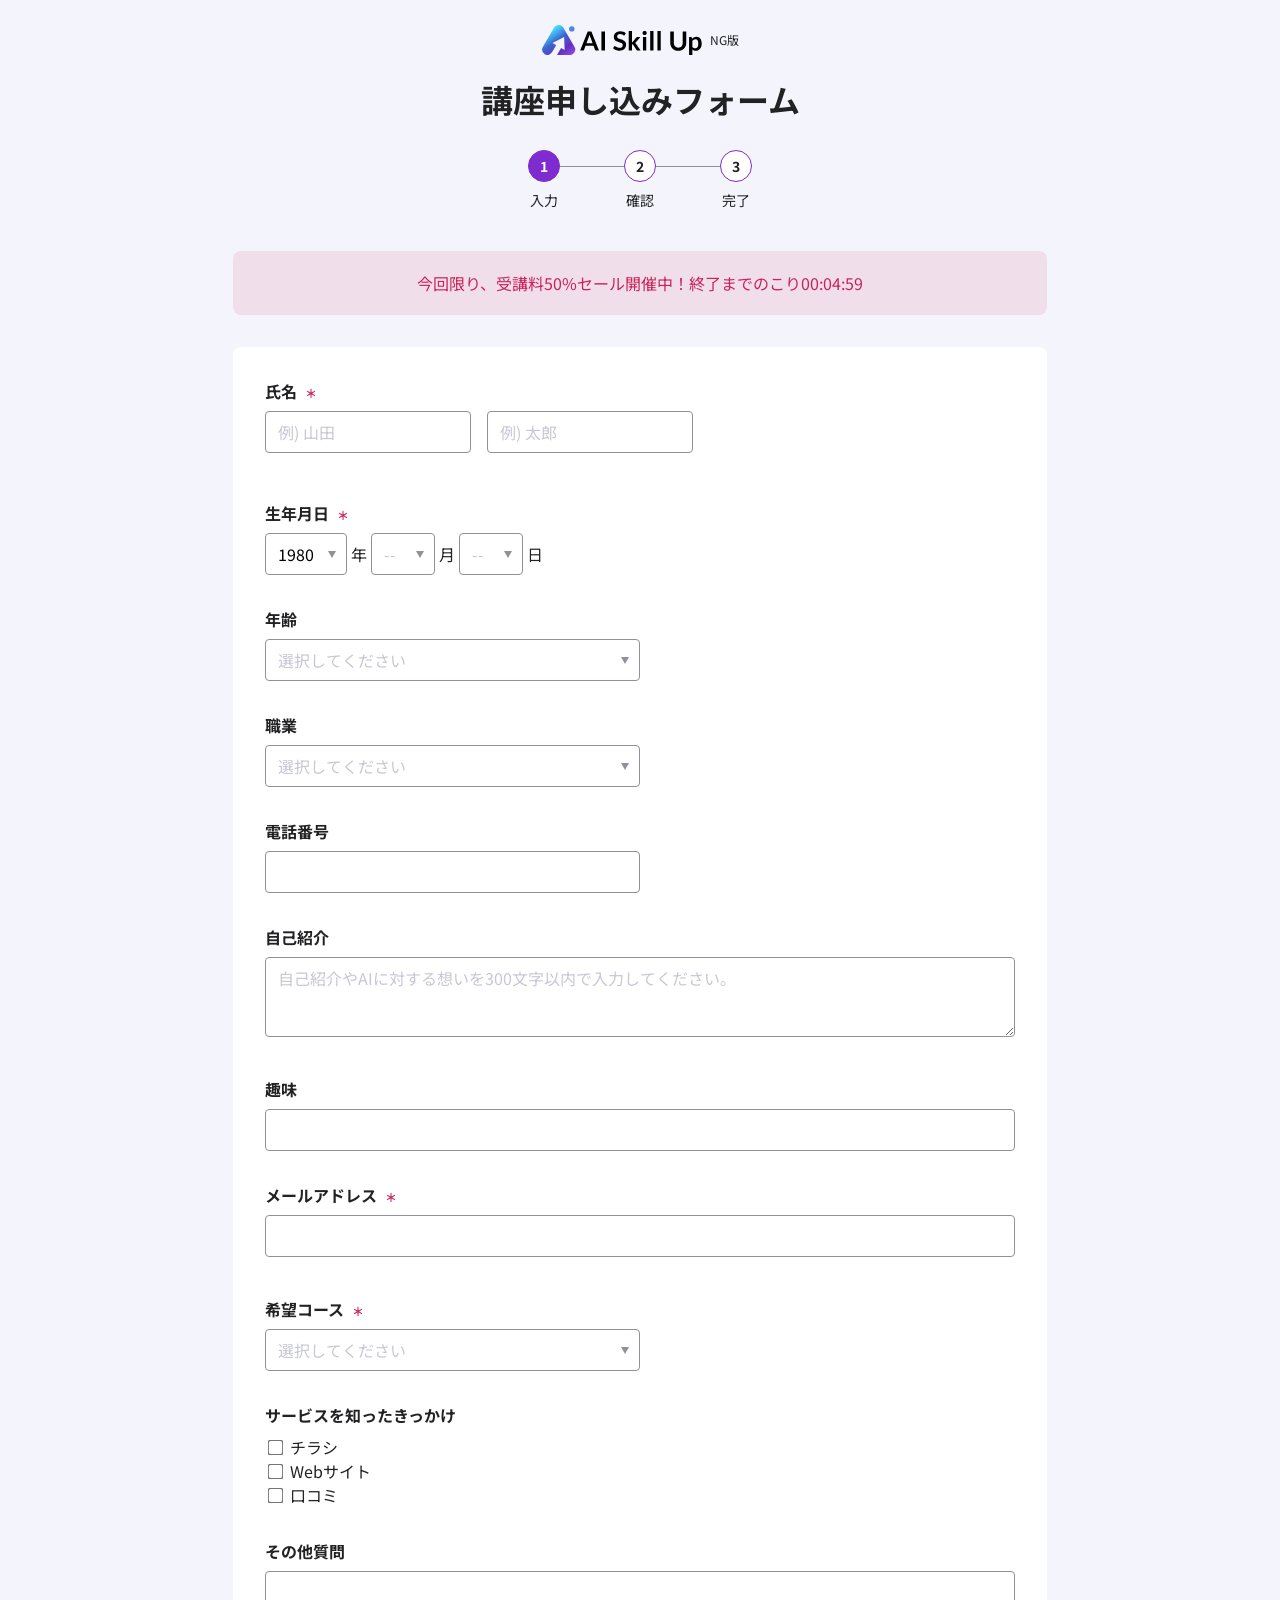
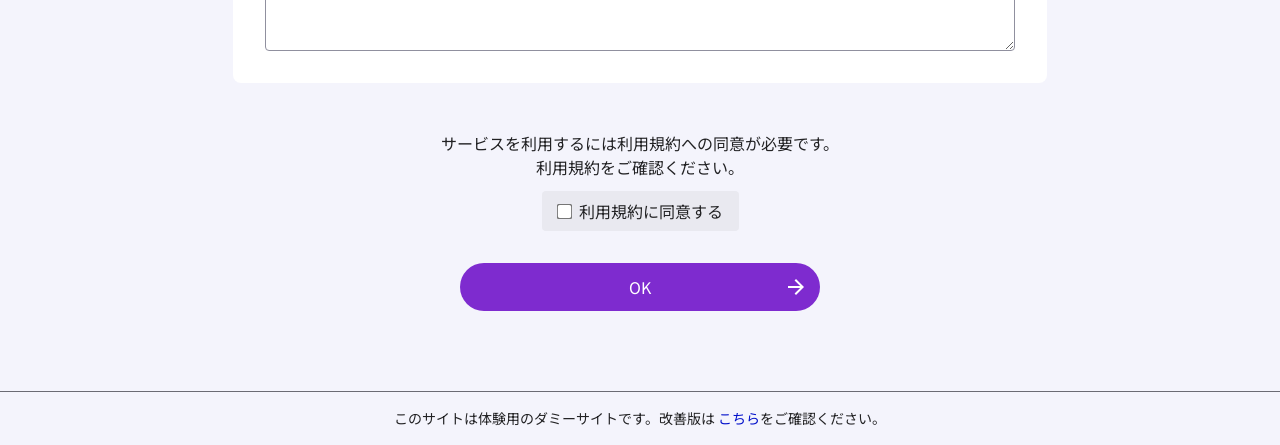
==== form/index.html @ 77541354 "Add files via upload" ====
<!DOCTYPE html>
  <html>

  <head>
    
<meta charset="UTF-8" />
<!-- 検索で引っかからないようにする -->
<meta name="robots"
      content="noindex,nofollow" />
<meta name="viewport"
      content="width=device-width, initial-scale=1.0" />

<!-- pagedata.jsonで出力されたタイトルを表示  -->
<meta name="description"
      content="申し込みフォーム">
<meta property="og:image"
      content="./assets/images/image-ogp.png">
<title>申し込みフォーム|AI Skill Up</title>

<link rel="icon" href="../assets/images/favicon.svg" type="image/svg+xml">

<!-- フォント -->
<link rel="preconnect" href="https://fonts.googleapis.com">
<link rel="preconnect" href="https://fonts.gstatic.com" crossorigin>
<link href="https://fonts.googleapis.com/css2?family=BIZ+UDPGothic:wght@400;700&family=Noto+Sans+JP:wght@100..900&display=swap" rel="stylesheet">
    <script type="module" crossorigin src="../assets/js/main.js"></script>
    <link rel="stylesheet" crossorigin href="../assets/css/style.css">
  </head>

  <body data-page="form">

    <header>
      <div class="c-header page">
        <a href="../index.html" class="c-header__logo">
          <img src="../assets/images/logo-renew2.svg" alt="AI Skill Up">
        </a>
      </div>
    </header>
    <!-- 中身 -->

    <main>
      <div class="form-header">
        <h1 class="stepper-title">講座申し込みフォーム</h1>
        <ol class="stepper">
          <li class="step active" aria-current="step">
            <div class="step-number">1</div>
            <div class="step-label">入力</div>
          </li>
          <li class="step">
            <div class="step-number">2</div>
            <div class="step-label">確認</div>
          </li>
          <li class="step">
            <div class="step-number">3</div>
            <div class="step-label">完了</div>
          </li>
        </ol>
        <p class="timeout-message">期間限定50%オフ！終了までのこり○○:○○:○○</p>
      </div>

      <form method="post" class="form-container">
        <div class="form-row">
          <div class="form-group name">
            <p id="name" class="label-title">
              氏名<span class="required">＊</span>
            </p>

            <div class="name-group">

              <div>
                <!--<label for="lastName" class="sr-only">姓</label>-->
                <input type="text" id="lastName" name="lastName" autocomplete="family-name" required
                  placeholder="例) 山田">
              </div>

              <div>
                <!--<label for="firstName" class="sr-only">名</label>-->
                <input type="text" id="firstName" name="firstName" autocomplete="given-name" required
                  placeholder="例) 太郎">
              </div>

            </div>
            <div class="error" id="lastNameError"></div>
            <div class="error" id="firstNameError"></div>
          </div>
        </div>



        <div class="form-group select">
          <div id="birthDate" class="label-title">生年月日<span class="required">＊</span></div>

          <div class="birth-group">

            <div class="sr-only">生年</div>
            <select id="birthYear" name="birthYear" autocomplete="bday-year" required>
              <option value="">年</option>
            </select>
            <span aria-hidden="true">年</span>

            <div class="sr-only">生月</div>
            <select id="birthMonth" name="birthMonth" autocomplete="bday-month" required>
              <option value="">月</option>
            </select>
            <span aria-hidden="true">月</span>

            <div class="sr-only">生日</div>
            <select id="birthDay" name="birthDay" autocomplete="bday-day" required>
              <option value="">日</option>
            </select>
            <span aria-hidden="true">日</span>

          </div>
        </div>

        <div class="form-group select age">
          <div class="label-title" aria-hidden="true">年齢</div>
          <select id="age" name="age">
            <option value="">選択してください</option>
            
              <option value="10">
                10
              </option>
              
              <option value="11">
                11
              </option>
              
              <option value="12">
                12
              </option>
              
              <option value="13">
                13
              </option>
              
              <option value="14">
                14
              </option>
              
              <option value="15">
                15
              </option>
              
              <option value="16">
                16
              </option>
              
              <option value="17">
                17
              </option>
              
              <option value="18">
                18
              </option>
              
              <option value="19">
                19
              </option>
              
              <option value="20">
                20
              </option>
              
              <option value="21">
                21
              </option>
              
              <option value="22">
                22
              </option>
              
              <option value="23">
                23
              </option>
              
              <option value="24">
                24
              </option>
              
              <option value="25">
                25
              </option>
              
              <option value="26">
                26
              </option>
              
              <option value="27">
                27
              </option>
              
              <option value="28">
                28
              </option>
              
              <option value="29">
                29
              </option>
              
              <option value="30">
                30
              </option>
              
              <option value="31">
                31
              </option>
              
              <option value="32">
                32
              </option>
              
              <option value="33">
                33
              </option>
              
              <option value="34">
                34
              </option>
              
              <option value="35">
                35
              </option>
              
              <option value="36">
                36
              </option>
              
              <option value="37">
                37
              </option>
              
              <option value="38">
                38
              </option>
              
              <option value="39">
                39
              </option>
              
              <option value="40">
                40
              </option>
              
              <option value="41">
                41
              </option>
              
              <option value="42">
                42
              </option>
              
              <option value="43">
                43
              </option>
              
              <option value="44">
                44
              </option>
              
              <option value="45">
                45
              </option>
              
              <option value="46">
                46
              </option>
              
              <option value="47">
                47
              </option>
              
              <option value="48">
                48
              </option>
              
              <option value="49">
                49
              </option>
              
              <option value="50">
                50
              </option>
              
              <option value="51">
                51
              </option>
              
              <option value="52">
                52
              </option>
              
              <option value="53">
                53
              </option>
              
              <option value="54">
                54
              </option>
              
              <option value="55">
                55
              </option>
              
              <option value="56">
                56
              </option>
              
              <option value="57">
                57
              </option>
              
              <option value="58">
                58
              </option>
              
              <option value="59">
                59
              </option>
              
              <option value="60">
                60
              </option>
              
              <option value="61">
                61
              </option>
              
              <option value="62">
                62
              </option>
              
              <option value="63">
                63
              </option>
              
              <option value="64">
                64
              </option>
              
              <option value="65">
                65
              </option>
              
              <option value="66">
                66
              </option>
              
              <option value="67">
                67
              </option>
              
              <option value="68">
                68
              </option>
              
              <option value="69">
                69
              </option>
              
              <option value="70">
                70
              </option>
              
              <option value="71">
                71
              </option>
              
              <option value="72">
                72
              </option>
              
              <option value="73">
                73
              </option>
              
              <option value="74">
                74
              </option>
              
              <option value="75">
                75
              </option>
              
              <option value="76">
                76
              </option>
              
              <option value="77">
                77
              </option>
              
              <option value="78">
                78
              </option>
              
              <option value="79">
                79
              </option>
              
              <option value="80">
                80
              </option>
              
          </select>
        </div>


        <div class="form-group select occupation">
          <div class="label-title" aria-hidden="true">職業</div>
          <select id="occupation" name="occupation">
            <option value="">選択してください</option>
            <option value="会社員">会社員</option>
            <option value="公務員">公務員</option>
            <option value="会社役員">会社役員</option>
            <option value="自営業">自営業</option>
            <option value="アルバイト・パート">アルバイト・パート</option>
            <option value="主婦（主夫）">主婦（主夫）</option>
            <option value="学生">学生</option>
            <option value="その他">その他</option>
          </select>
        </div>


        <div class="form-group tel">
          <div class="label-title" aria-hidden="true">電話番号</div>
          <input type="tel" id="phone" name="phone" autocomplete="tel">
        </div>

        <div class="form-group">
          <div class="label-title" aria-hidden="true">自己紹介</div>
          <textarea id="introduction" name="introduction" placeholder="自己紹介やAIに対する想いを300文字以内で入力してください。"></textarea>
          <div class="error" id="introductionError"></div>
        </div>

        <div class="form-group">
          <div class="label-title" aria-hidden="true">趣味</div>
          <input type="text" id="hobby" name="hobby">
        </div>

        <div class="form-group">
          <div class="label-title" aria-hidden="true">メールアドレス<span class="required">＊</span></div>
          <input type="email" id="email" name="email" autocomplete="email" required="required">
          <div class="error" id="emailError"></div>
        </div>


        <div class="form-group select-course select">
          <div class="label-title" aria-hidden="true">
            希望コース<span class="required">＊</span>
          </div>
          <select id="course" name="course" required>
            <option value="">選択してください</option>
            <option value="基礎コース">基礎コース</option>
            <option value="エンジニアコース">エンジニアコース</option>
          </select>
        </div>

        <div class="form-group">
          <div class="label-title">サービスを知ったきっかけ</div>
          <div class="checkbox-group">
            <div class="checkbox-item-wrap">
              <div class="checkbox-item">
                <input type="checkbox" name="source" value="チラシ" onclick="validateAndSubmit()">
                チラシ
              </div>
            </div>
            <div class="checkbox-item-wrap">
              <div class="checkbox-item">
                <input type="checkbox" name="source" value="Webサイト" onclick="validateAndSubmit()">
                Webサイト
              </div>
            </div>
            <div class="checkbox-item-wrap">
              <div class="checkbox-item">
                <input type="checkbox" name="source" value="口コミ" onclick="validateAndSubmit()">
                口コミ
              </div>
            </div>
          </div>
        </div>

        <div class="form-group">
          <div class="label-title">その他質問</div>
          <textarea id="questions" name="questions"></textarea>
        </div>

      </form>

      <div class="form-instruction">
        <p>サービスを利用するには利用規約への同意が必要です。<br><a href="https://designare.jp/service/usability">利用規約</a>をご確認ください。</p>
        <div class="checkbox-group">
          <div class="entry_user_policy_check_wrap">
            <input type="checkbox" id="entry_user_policy_check" name="entry[user_policy_check]" required="required"
              title="" value="1">
            利用規約に同意する
          </div>

        </div>
      </div>


      <div class="box_bottom">
        <button type="submit" class="btn btn-primary" onclick="validateAndSubmit()">OK</button>
      </div>

    </main>

    
  <footer class="footer">
    <div class="caution" role="note">
      <p>このサイトは体験用のダミーサイトです。<br class="sp_visible">改善版は
        <a href="https://aomori-mikan.github.io/ai-skillup/" target="_blank" rel="noopener noreferrer" class="external">
          こちら
        </a>をご確認ください。
      </p>

    </div>

  </footer>



  </body>

  </html>
---- assets/css/style.css ----
@charset "UTF-8";@import"https://fonts.googleapis.com/css2?family=Montserrat:wght@400;700&display=swap";@import"https://fonts.googleapis.com/css2?family=Noto+Sans+JP:wght@500&display=swap";@import"https://fonts.googleapis.com/css2?family=Noto+Sans+JP:wght@700&display=swap";/*! destyle.css v4.0.0 | MIT License | https://github.com/nicolas-cusan/destyle.css */*,:before,:after{box-sizing:border-box;border-style:solid;border-width:0}html{line-height:1.5;-webkit-text-size-adjust:100%;-webkit-tap-highlight-color:transparent;font-family:Noto Sans JP,游ゴシック Medium,Yu Gothic Medium,YuGothic M,YuGothic,-apple-system,BlinkMacSystemFont,Segoe UI,sans-serif;font-weight:400;color:#222224}body{margin:0;overflow-x:hidden}main{display:block}p,table,blockquote,address,pre,iframe,form,figure,dl{margin:0}h1,h2,h3,h4,h5,h6{font-size:inherit;font-weight:inherit;margin:0}ul,ol{margin:0;padding:0;list-style:none}dt{font-weight:700}dd{margin-left:0}hr{box-sizing:content-box;height:0;overflow:visible;border-top-width:1px;margin:0;clear:both;color:inherit}pre{font-family:monospace,monospace;font-size:inherit}address{font-style:inherit}a{background-color:transparent;text-decoration:none;color:inherit}abbr[title]{text-decoration:underline dotted}b,strong{font-weight:bolder}code,kbd,samp{font-family:monospace,monospace;font-size:inherit}small{font-size:80%}sub,sup{font-size:75%;line-height:0;position:relative;vertical-align:baseline}sub{bottom:-.25em}sup{top:-.5em}svg,img,embed,object,iframe{vertical-align:bottom}button,input,optgroup,select,textarea{-webkit-appearance:none;appearance:none;vertical-align:middle;color:inherit;font:inherit;background:transparent;padding:0;margin:0;border-radius:0;text-align:inherit;text-transform:inherit}button,[type=button],[type=reset],[type=submit]{cursor:pointer}button:disabled,[type=button]:disabled,[type=reset]:disabled,[type=submit]:disabled{cursor:default}:-moz-focusring{outline:auto}select:disabled{opacity:inherit}option{padding:0}fieldset{margin:0;padding:0;min-width:0}legend{padding:0}progress{vertical-align:baseline}textarea{overflow:auto}[type=number]::-webkit-inner-spin-button,[type=number]::-webkit-outer-spin-button{height:auto}[type=search]{outline-offset:-2px}[type=search]::-webkit-search-decoration{-webkit-appearance:none}::-webkit-file-upload-button{-webkit-appearance:button;font:inherit}[type=number]{-moz-appearance:textfield}label[for]{cursor:pointer}details{display:block}summary{display:list-item}[contenteditable]:focus{outline:auto}table{border-color:inherit;border-collapse:collapse}caption{text-align:left}td,th{vertical-align:top;padding:0}th{text-align:left;font-weight:700}*{margin:0;padding:0;border:0;outline:0;box-sizing:border-box;background:transparent}ul,ol{list-style:none}table{border-collapse:collapse;border-spacing:0}button,input,select,textarea{font:inherit;color:inherit;background:none;border:none;outline:none}a{text-decoration:none;color:inherit}html{scroll-behavior:smooth}#message:target,#feature:target,#course:target,#voice:target{animation:2.4s ease-in-out}.c-header{position:absolute;top:0;left:0;width:100%;z-index:100;display:flex;align-items:center;justify-content:space-between;padding:0 2rem;height:80px}.c-header .c-header__logo{display:flex;align-items:center;gap:.5rem}.c-header .c-header__logo img{width:200px;height:auto}.c-header .c-header__logo:after{content:"NG版";display:block;font-size:.75rem;color:#222224}.c-header .dialog .list{display:flex;gap:2rem}.c-header .dialog .list a{color:#222224;font-size:1rem;transition:all .3s ease}.c-header .dialog .list a:hover{opacity:.8}.c-header .dialog{border:none;padding:0}.c-header .nav_inner .list{display:flex}.c-header .nav_inner .list a{color:#222224;transition:all .3s ease}.c-header .nav_inner .list a:hover{opacity:.8}.c-header .hamburger{width:36px;height:36px;display:none;flex-direction:column;z-index:100;cursor:pointer}.c-header .hamburger .line-box{display:flex;flex-direction:column;align-items:center;justify-content:center}.c-header .hamburger:after{content:"MENU";display:block;font-size:.75rem;color:#222224;text-align:center}.c-header .hamburger .line-box .line{width:24px;display:block;display:flex;align-items:center;justify-content:center;height:2px;background:#222224;margin:2px 0;transition:all .3s ease}.c-header .hamburger.active .line-box .line:nth-child(1){transform:rotate(45deg) translate(4px,4px);background:#222224}.c-header .hamburger.active .line-box .line:nth-child(2){opacity:0}.c-header .hamburger.active .line-box .line:nth-child(3){transform:rotate(-45deg) translate(4.5px,-4.5px);background:#222224}.c-header .hamburger.active:after{content:"CLOSE";color:#222224}.c-header .hamburger p.text{line-height:1em;font-size:.75rem;color:#fff;text-align:center}.c-header .nav_inner .item{display:inline-block}.c-header .nav_inner .link{color:#333;text-decoration:none;font-size:1rem;padding:.5rem 1rem;transition:color .3s ease;display:block}@media screen and (max-width: 767px){.c-header .c-header__logo img{width:160px}.c-header .hamburger{display:flex;align-items:center}.c-header .nav_inner{position:absolute;top:10px;right:10px;width:70%;max-width:240px;background:#fff;box-shadow:0 3px 10px #c7c7d5;transition:right .3s ease;padding:3rem 1rem 1rem;border-radius:.5rem;display:none}.c-header .nav_inner.active{display:block}.c-header .hamburger p.text.active{display:none}.c-header .nav_inner .list{display:flex;flex-direction:column;gap:0}.c-header .nav_inner .list.item{flex-direction:column;color:#333;gap:0}.c-header .nav_inner .list a{padding:0rem 1rem;font-size:1.1rem;color:#000}}@media screen and (max-width: 767px){.overlay{display:none;position:fixed;top:0;left:0;width:100%;height:100%;background:#00000080;z-index:10}.overlay.active{display:block}}.footer{text-align:center;border-top:1px solid #6B6B74}.footer .caution{z-index:9;width:100%;text-align:center;font-size:.875rem;padding:1rem 2rem}.footer .caution a[target=_blank].external{text-decoration:none}.footer .caution a[target=_blank].external:after{content:none}.footer .copy{color:#242424;font-size:.75rem;padding:1rem 2rem}@media screen and (max-width: 767px){.footer .caution{font-size:.75rem}}.sp_visible{display:none}.sp_hidden{display:block}a[target=_blank]{color:#010fca;text-decoration:underline;text-underline-offset:2px;display:inline-flex;align-items:center}a[target=_blank]:after{content:"";display:inline-block;width:14px;height:14px;mask-image:url(../images/icon_externallink.svg);mask-repeat:no-repeat;mask-size:contain;mask-position:center center;background:currentColor}a[target=_blank]:hover{text-decoration:underline 2px}body{background:#f4f4fc}.mainvisual{width:100%;height:90vh;background:url(../images/mainvisual.jpg);background-size:cover;background-position:center top}.mainvisual .mainvisual_inner{padding:15rem 5vw 0;display:flex;flex-direction:column;gap:3.5rem}.mainvisual .mainvisual_inner h2.mainvisual_title{font-size:4.5rem;font-size:clamp(2rem,1rem + 4.098vw,4.5rem);color:#222224;font-weight:700;line-height:1.2em;width:15em;word-break:auto-phrase}.mainvisual .mainvisual_inner h2.mainvisual_title span{display:inline-block}.mainvisual .mainvisual_inner h2.mainvisual_title .note{font-size:1.125rem}.mainvisual .mainvisual_inner .mainvisual_subtitle{color:#222224;font-size:1.25rem;line-height:2em}.contact_btn{max-width:360px;height:auto;font-size:1.5rem;padding:1rem 2rem;background:linear-gradient(90deg,#731bbf,#1733d0);color:#fff;text-align:center;border-radius:50vw;position:relative;box-shadow:inset 0 0 1rem #ffffff5c;transition:all .3s ease}.contact_btn:after{position:absolute;right:1rem;top:50%;transform:translateY(-50%);content:"";display:inline-block;width:1rem;height:1rem;mask-image:url(../images/icon_arrow1-r.svg);mask-repeat:no-repeat;mask-size:contain;mask-position:center center;background:#fff;transition:all .3s ease}.contact_btn:hover{opacity:.8}.article_inner{padding:5rem 0;width:calc(100% - 40px);max-width:1200px;margin:0 auto}.article_inner .article_title{font-size:1.5rem;margin-bottom:2rem;text-align:center;display:flex;gap:1rem;flex-direction:column;align-items:center;justify-content:center;font-weight:700;line-height:1.2em;font-size:3rem;margin-bottom:4rem}.article_inner .article_title span.article_title_en{font-size:.75rem;line-height:1em;color:#c49dea}.article_inner .article_title span.article_title_en2{background:linear-gradient(90deg,#731bbf,#1733d0);-webkit-background-clip:text;-webkit-text-fill-color:transparent}.message{background:#f4f4fc}.message .article_inner{padding-bottom:0}.message .section_box{display:flex;gap:2.5rem;justify-content:center}.message .section_box .section_box_text{font-size:1rem;line-height:2em;display:flex;flex-direction:column;gap:2.5rem;width:50%}.message .section_box .section_box_image{width:50%;max-width:450px;height:auto}.message .section_box .section_box_image img{width:100%;max-width:100%;height:auto}.message .section_box .section_box_image .source{font-size:.75rem;color:#c7c7d5;margin-top:1.25rem;text-align:center}.about .article_title{color:#222224}.about .article_text{color:#222224;font-size:1rem;line-height:2em;text-align:center;margin-bottom:3rem}.about .boxlist{display:flex;gap:1.5rem;justify-content:center}.about .boxlist .boxlist_item{flex:1}.about .boxlist .boxlist_item .boxlist_image{display:flex;justify-content:center;align-items:center;overflow:hidden;margin-bottom:1.5rem;aspect-ratio:16/9;object-fit:cover;border-radius:.25rem}.about .boxlist .boxlist_item .boxlist_image img{width:100%;height:auto}.about .boxlist .boxlist_item .boxlist_title{font-size:1.25rem;font-weight:700;margin-bottom:1rem}.about .boxlist .boxlist_item .boxlist_title span{display:block;font-size:1.125rem;margin-bottom:.25rem;font-weight:700;color:#304d84}.about .boxlist .boxlist_item .boxlist_text{font-size:1rem;line-height:1.7rem;height:4em;overflow:hidden}.about .boxlist .boxlist_item:nth-child(1){order:3}.about .boxlist .boxlist_item:nth-child(2){order:2}.about .boxlist .boxlist_item:nth-child(3){order:1}.course{background:#282839;overflow:hidden}.course .article_inner .article_title{color:#fff;position:relative;z-index:1}.course .boxlist{display:flex;gap:1.5rem;justify-content:center;position:relative;z-index:0}.course .boxlist:before{display:block;z-index:-1;content:"";position:absolute;top:-39rem;left:-31.5rem;width:1200px;aspect-ratio:1;border-radius:50%;background:radial-gradient(circle,#354172,#282839 50% 100%)}.course .boxlist:after{display:block;z-index:-1;content:"";position:absolute;bottom:-39rem;right:-31.5rem;width:1200px;aspect-ratio:1;border-radius:50%;background:radial-gradient(circle,#46355e,#282839 50% 100%)}.course .boxlist .boxlist_item{flex:1;background:#fff;padding:2.5rem;border-radius:.5rem}.course .boxlist .boxlist_item .boxlist_title{font-size:2rem;font-weight:700;line-height:1.2em;margin-bottom:1.5rem;color:#304d84}.course .boxlist .boxlist_item .text{line-height:1.5em;margin-bottom:1.5rem;padding-bottom:1.5rem;border-bottom:1px solid #C7C7D5}.course .boxlist .boxlist_item .course_list{display:flex;gap:.5rem;flex-direction:column}.course .boxlist .boxlist_item .course_list li,.course .boxlist .boxlist_item .course_list div{line-height:1.2em;display:flex}.course .boxlist .boxlist_item .course_list li:before,.course .boxlist .boxlist_item .course_list div:before{position:relative;content:"";width:6px;height:6px;top:calc(.5em - 1.5px);margin-right:.5rem;background:#a0a3dd;border-radius:50%;display:inline-block}.course .boxlist .boxlist_item .course_list li sup,.course .boxlist .boxlist_item .course_list div sup{font-size:.75rem;line-height:1em;margin-left:.2rem;top:0rem}.course .boxlist .boxlist_item .note{margin-top:2rem;font-size:.75rem;color:#90909f}.course .boxlist .boxlist_item:last-child .boxlist_title{color:#7e2bcf}.course .boxlist .boxlist_item:last-child .course_list div:before{background:#cba3f2}.course .sub-box{margin-top:2.5rem;padding:2.5rem;background:#424258;border-radius:.5rem;display:flex;gap:4rem;justify-content:space-between;position:relative;z-index:2}.course .sub-box .sub-box_text{color:#fff;line-height:2em;width:70%}.course .sub-box .sub-box_text .sub-box_title{color:#fff;font-size:2rem;line-height:1.2em;margin-bottom:1.5rem;font-weight:700}.course .sub-box .sub-box_image{width:30rem;height:auto}.course .sub-box .sub-box_image img{width:100%;height:auto}.voice{width:100%}.voice .article_inner{width:100%;max-width:100%;margin:0 auto}.voice .article_inner .swiper{width:100%}.voice .article_inner .swiper .swiper-wrapper{display:flex;align-items:stretch;padding-bottom:32px}.voice .article_inner .swiper .swiper-wrapper .swiper-slide{width:auto;height:auto;background:#fff;border-radius:.5rem;padding:1rem;display:flex;flex-direction:column;align-items:center}.voice .article_inner .swiper .swiper-wrapper .swiper-slide img{width:5rem;height:5rem}.voice .article_inner .swiper .swiper-wrapper .swiper-slide .voice_name{text-align:center;font-weight:700;font-size:1rem;margin-bottom:1.25rem}.voice .article_inner .swiper .swiper-wrapper .swiper-slide .voice_text{font-size:.875rem;line-height:1.5em}.voice .article_inner .swiper .swiper-pagination{bottom:0rem}.voice .article_inner .swiper .swiper-pagination .swiper-pagination-bullet{display:inline-block;width:.75rem;height:.75rem;border-radius:50%;padding:0;background:#c7c7d5;opacity:1}.voice .article_inner .swiper .swiper-pagination .swiper-pagination-bullet-active{background:#7e2bcf}.voice .article_inner .swiper .swiper-pagination:focus-visible{outline:none}.voice .article_inner .swiper .swiper-button-next,.voice .article_inner .swiper .swiper-button-prev{left:1.5rem;background:#424258;border:2px solid #FFFFFF;border-radius:50%;width:3rem;height:3rem;top:calc(50% - 32px)}.voice .article_inner .swiper .swiper-button-next:after,.voice .article_inner .swiper .swiper-button-prev:after{font-size:1.5rem;color:#fff}.voice .article_inner .swiper .swiper-button-next:hover,.voice .article_inner .swiper .swiper-button-prev:hover{opacity:.8}.voice .article_inner .swiper .swiper-button-next{right:1.5rem;left:auto}.contact{background:url(../images/mainvisual.jpg);padding:8rem 2rem;display:flex;flex-direction:column;background-position:center center;position:relative}.contact:after{content:"";position:absolute;display:block;top:0;left:0;width:100%;height:100%;background-color:#000c;backdrop-filter:blur(15px)}.contact .contact_text{max-width:calc(800px + 4rem);margin:0 auto;text-align:center;font-size:2.5rem;color:#fff;font-weight:700;line-height:1.5em;margin-bottom:1.5rem;order:1;position:relative;z-index:1}.contact .contact_subtext{font-size:1.25rem;line-height:1.5em;color:#fff;text-align:center;margin-bottom:3rem;order:2;position:relative;z-index:1}.contact .contact_btn{max-width:360px;width:80vw;margin:0 auto;padding:1rem 2rem;display:block;order:3;position:relative;z-index:1}@media screen and (max-width: 1000px){.mainvisual .mainvisual_inner h2.mainvisual_title{width:100%}.mainvisual .mainvisual_inner h2.mainvisual_title span.sp_visible{display:inline-block}.course .sub-box{flex-direction:column;align-items:center}.course .sub-box .sub-box_text{width:100%}.course .sub-box .sub-box_image{width:100%;height:auto;display:flex;justify-content:center;align-items:center}.course .sub-box .sub-box_image img{width:50%;height:auto}}@media screen and (max-width: 767px){.sp_visible{display:block}.sp_hidden{display:none}.article_inner{padding:5rem 0;max-width:calc(100% - 40px)}.article_inner .article_title{font-size:28px;margin-bottom:2.5rem}.article_inner .article_title span.article_title_en{font-size:.75rem}.mainvisual{background-image:url(./assets/images/mainvisual-sp.jpg);background-position:right center}.mainvisual .mainvisual_inner{padding:15vh 4vw 3rem;gap:1.75rem}.mainvisual .mainvisual_inner h2.mainvisual_title{line-height:1.5em}.mainvisual .mainvisual_inner .mainvisual_subtitle{font-size:.875rem}.contact_btn{max-width:360px;width:100%;font-size:1.25rem;margin:0 auto}.message .section_box{flex-direction:column}.message .section_box .section_box_text{font-size:.875rem;width:100%}.message .section_box .section_box_image{width:100%;height:auto;display:flex;flex-direction:column;align-items:center;margin:0 auto}.message .section_box .section_box_image img{width:80%;max-width:450px;height:auto}.about .article_text{font-size:.875rem;text-align:left}.about .boxlist{flex-direction:column;gap:3.5rem}.about .boxlist .boxlist_item .boxlist_image{aspect-ratio:16/9;margin-bottom:1.25rem}.about .boxlist .boxlist_item .boxlist_title span{font-size:.75rem;margin-bottom:.5rem}.about .boxlist .boxlist_item .boxlist_text{font-size:.875rem}.course .boxlist{flex-direction:column}.course .boxlist:before,.course .boxlist:after{display:none}.course .boxlist .boxlist_item{padding:1.5rem}.course .boxlist .boxlist_item .text,.course .boxlist .boxlist_item .course_list li{font-size:.875rem}.course .sub-box{flex-direction:column;gap:2rem;padding:1.5rem}.course .sub-box .sub-box_text{font-size:.875rem}.course .sub-box .sub-box_text .sub-box_title{font-size:1.5rem}.course .sub-box .sub-box_image,.course .sub-box .sub-box_image img{width:100%;height:auto}.voice .article_inner{margin:0 auto}.voice .article_inner .swiper{overflow:hidden}.voice .article_inner .swiper .swiper-button-next,.voice .article_inner .swiper .swiper-button-prev{display:none}.contact{background-position:center center}.contact .contact_text{font-size:1.5rem}.contact .contact_subtext{font-size:1rem}.contact .contact_btn{margin:0 auto}}:focus-visible{outline:none}@supports not selector(:focus-visible){:focus{outline:none}}label{font-size:1rem;color:#222224;margin-bottom:.5rem}div.label-title,p.label-title{font-weight:700;margin-bottom:.5rem}input::placeholder,textarea::placeholder{color:#c7c7d5;opacity:1}select option.placeholder-option,select option[disabled].placeholder-option{color:#c7c7d5}select:has(option:checked[value=""]){color:#c7c7d5;opacity:1}.required{font-size:.75rem;color:#cb2357;margin-left:.5rem;line-height:1em}input:not([type=radio]):not([type=checkbox]){width:100%;line-height:1.5em;background:#fff;border-radius:.25rem;border:1px solid #90909F;padding:.5rem .75rem}textarea{width:100%;line-height:1.5em;background:#fff;border-radius:.25rem;border:1px solid #90909F;padding:.5rem .75rem;min-height:5rem}select{line-height:1.2em;background:#fff;border-radius:.25rem;border:1px solid #90909F;padding:.5rem 2rem .5rem .75rem;position:relative;color:#90909f;-webkit-appearance:none;-moz-appearance:none;appearance:none;background-repeat:no-repeat;background-position:calc(100% - .5rem) center;background-size:.75rem .75rem;background-image:url(../images/selectbox-arrow.svg)}select:has(option:not([value=""]):checked){color:#000}input.is-invalid,textarea.is-invalid,select.is-invalid{outline:2px solid #CB2357}input.is-invalid:focus-visible,textarea.is-invalid:focus-visible,select.is-invalid:focus-visible{box-shadow:0 0 0 4px #cb235733}input[type=checkbox].is-invalid{outline:2px solid rgba(203,35,87,.12);box-shadow:0 0 0 4px #cb235714}.error{margin-top:.5rem}input[type=checkbox]{transform:scale(1.2);appearance:auto;-webkit-appearance:auto;-moz-appearance:auto}input[type=checkbox]:checked{background-color:#304d84}.checkbox-item{display:flex;align-items:center;gap:.5rem;padding-left:.25rem}.error{color:#cb2357;font-size:.75rem;margin-top:.5rem}.c-header.page{position:relative;display:flex;align-items:center;margin:0 auto;padding:2rem 0;justify-content:center}.c-header.page .c-header__logo img{width:160px;height:auto}.stepper-title{font-size:2rem;font-weight:700;line-height:1.2em;text-align:center;margin-bottom:2rem}.stepper{display:flex;justify-content:space-between;margin-bottom:3rem;position:relative;width:224px;margin:0 auto 2.5rem}.stepper:before{position:absolute;width:100%;height:1px;content:"";display:block;background-color:#90909f;top:16px;z-index:0}.stepper .step{display:inline-flex;align-items:center;justify-content:center;flex-direction:column;z-index:1;font-size:.875rem;position:relative}.stepper .step .step-number{background:#fff;border:1px solid #7E2BCF;color:#222224;width:2rem;height:2rem;display:flex;align-items:center;justify-content:center;border-radius:50%;font-weight:700;margin-bottom:.5rem}.stepper .step .tep-label{color:#222224;font-weight:400}.stepper .step.active .step-number{background:#7e2bcf;color:#fff}.stepper .step .visually-hidden{position:absolute;clip:rect(1px,1px,1px,1px);padding:0;border:0;height:1px;width:1px;overflow:hidden}.timeout-message{max-width:814px;margin:0 auto;padding:1.25rem;margin-bottom:2rem;background:#cb23571a;border-radius:.5rem;text-align:center;color:#cb2357}.form-container{max-width:814px;margin:0 auto;padding:2rem;background:#fff;border-radius:.5rem;display:flex;flex-direction:column;gap:2rem}.form-container .form-group{display:flex;flex-direction:column}.form-container .form-group .sr-only{position:absolute;width:1px;height:1px;padding:0;margin:-1px;overflow:hidden;clip:rect(0,0,0,0);white-space:nowrap;border:0}.form-container .form-group.name .name-group{display:flex;gap:1rem;flex-wrap:wrap}.form-container .form-group.name .name-group input#lastName,.form-container .form-group.name .name-group input#firstName{flex:2}.form-container .birth-group{display:flex;gap:.25rem;align-items:center;flex-wrap:wrap}.form-container .birth-group select{line-height:1.5em}.form-container .form-group.tel input{width:50%}.form-container .form-group.select-course select,.form-container .form-group.select.age select,.form-container .form-group.select.occupation select,.form-container .form-group.select.gender select{width:50%;line-height:1.5em}.form-container .checkbox-item-wrap{display:flex}.form-instruction{max-width:814px;margin:3rem auto 1.5rem;text-align:center}.form-instruction .entry_user_policy_check_wrap{display:inline-flex;justify-content:center;gap:.5rem;align-items:center;margin-top:.75rem;background:#e9e9f0;border-radius:4px;margin-bottom:0rem;padding:.5rem 1rem}.form-instruction .entry_user_policy_check_wrap #entry_user_policy_check.is-invalid{background:#cb235733}.box_bottom{display:flex;justify-content:center;margin:2rem 0 5rem}.box_bottom input.btn-primary,.box_bottom button.btn-primary{max-width:360px;width:100%;font-size:1rem;padding:1rem 2rem;line-height:1rem;background:#7e2bcf;color:#fff;text-align:center;border-radius:50vw;position:relative;transition:all .3s ease;border:none}.box_bottom input.btn-primary:after,.box_bottom button.btn-primary:after{position:absolute;right:1rem;top:50%;transform:translateY(-50%);content:"";display:inline-block;width:1rem;height:1rem;mask-image:url(../images/icon_arrow1-r.svg);mask-repeat:no-repeat;mask-size:contain;mask-position:center center;background:#fff}.box_bottom input.btn-primary:hover,.box_bottom button.btn-primary:hover{opacity:.8;background:#7e2bcf}@media only screen and (max-width: 900px){.form-container{margin:0 5%}}@media screen and (max-width: 767px){.form-container{padding:2rem 1rem}.form-container .form-group.name .name-group{flex-direction:column}.form-container .birth-group{flex-wrap:nowrap}select#birthYear{width:36%}select#birthMonth,select#birthDay{width:20%}.form-container .form-group.tel input,.form-container .form-group.select-course select{width:100%}.form-instruction,.timeout-message{width:90%}.form-container .form-group.select.age select,.form-container .form-group.select.occupation select,.form-container .form-group.select.gender select{width:100%}}#confirmContainer .confirm-list{display:flex;flex-direction:column;gap:2rem}#confirmContainer .confirm-list .confirm-list-item{display:flex;gap:1rem}#confirmContainer .confirm-list .confirm-list-item dt{width:12rem}#confirmContainer .confirm-list .confirm-list-item dd{width:calc(100% - 13rem)}.box_bottom2{display:flex;align-items:center;gap:20px;justify-content:center;flex-direction:column;margin:40px 0 120px}.box_bottom2 .btn{width:360px;line-height:1rem;padding:.9375rem 1rem;border:1px solid #000;border-radius:50vw;position:relative;text-align:center;display:block}.box_bottom2 .btn3{color:#c7c7d5}.box_bottom2 .btn-primary{background:#424258;color:#fff}.box_bottom2 .btn-primary:after{position:absolute;right:1rem;top:50%;transform:translateY(-50%);content:"";display:inline-block;width:1rem;height:1rem;mask-image:url(../images/icon_arrow1-r.svg);mask-repeat:no-repeat;mask-size:contain;mask-position:center center;background:#fff}.box_bottom2 .btn-secondary{background:#fff;transition:all .3s ease}.box_bottom2 .btn-secondary:before{position:absolute;left:1rem;top:50%;transform:translateY(-50%) rotate(180deg);content:"";display:inline-block;width:1rem;height:1rem;mask-image:url(../images/icon_arrow1-r.svg);mask-repeat:no-repeat;mask-size:contain;mask-position:center center;background:#222224}.box_bottom2 .btn-secondary:hover{opacity:.6}@media screen and (max-width: 767px){#confirmContainer .confirm-list .confirm-list-item{flex-direction:column;gap:.5rem}#confirmContainer .confirm-list .confirm-list-item dd{width:100%}}body[data-page=complete]{min-height:100vh;position:relative}body[data-page=complete] .footer{position:absolute;bottom:0;left:0;width:100%}.form-container.complete{text-align:center;background:none}.form-container.complete .sub-message{font-size:.875rem;color:#6b6b74}.form-container.complete .btn{position:relative;width:320px;font-size:1rem;padding:.75rem 2rem;background:#fff;text-align:center;border-radius:50vw;border:1px solid #424258;margin:0 auto;transition:all .3s ease}.form-container.complete .btn:before{position:absolute;left:1rem;top:50%;transform:translateY(-50%) rotate(180deg);content:"";display:inline-block;width:1rem;height:1rem;mask-image:url(../images/icon_arrow1-r.svg);mask-repeat:no-repeat;mask-size:contain;mask-position:center center;background:#424258}.form-container.complete .btn:hover{opacity:.6}.u-hide{display:none!important}@font-face{font-family:swiper-icons;src:url(data:application/font-woff;charset=utf-8;base64,\ [base64]//wADZ2x5ZgAAAywAAADMAAAD2MHtryVoZWFkAAABbAAAADAAAAA2E2+eoWhoZWEAAAGcAAAAHwAAACQC9gDzaG10eAAAAigAAAAZAAAArgJkABFsb2NhAAAC0AAAAFoAAABaFQAUGG1heHAAAAG8AAAAHwAAACAAcABAbmFtZQAAA/gAAAE5AAACXvFdBwlwb3N0AAAFNAAAAGIAAACE5s74hXjaY2BkYGAAYpf5Hu/j+W2+MnAzMYDAzaX6QjD6/4//Bxj5GA8AuRwMYGkAPywL13jaY2BkYGA88P8Agx4j+/8fQDYfA1AEBWgDAIB2BOoAeNpjYGRgYNBh4GdgYgABEMnIABJzYNADCQAACWgAsQB42mNgYfzCOIGBlYGB0YcxjYGBwR1Kf2WQZGhhYGBiYGVmgAFGBiQQkOaawtDAoMBQxXjg/wEGPcYDDA4wNUA2CCgwsAAAO4EL6gAAeNpj2M0gyAACqxgGNWBkZ2D4/wMA+xkDdgAAAHjaY2BgYGaAYBkGRgYQiAHyGMF8FgYHIM3DwMHABGQrMOgyWDLEM1T9/w8UBfEMgLzE////P/5//f/V/xv+r4eaAAeMbAxwIUYmIMHEgKYAYjUcsDAwsLKxc3BycfPw8jEQA/[base64]/uznmfPFBNODM2K7MTQ45YEAZqGP81AmGGcF3iPqOop0r1SPTaTbVkfUe4HXj97wYE+yNwWYxwWu4v1ugWHgo3S1XdZEVqWM7ET0cfnLGxWfkgR42o2PvWrDMBSFj/IHLaF0zKjRgdiVMwScNRAoWUoH78Y2icB/yIY09An6AH2Bdu/UB+yxopYshQiEvnvu0dURgDt8QeC8PDw7Fpji3fEA4z/PEJ6YOB5hKh4dj3EvXhxPqH/SKUY3rJ7srZ4FZnh1PMAtPhwP6fl2PMJMPDgeQ4rY8YT6Gzao0eAEA409DuggmTnFnOcSCiEiLMgxCiTI6Cq5DZUd3Qmp10vO0LaLTd2cjN4fOumlc7lUYbSQcZFkutRG7g6JKZKy0RmdLY680CDnEJ+UMkpFFe1RN7nxdVpXrC4aTtnaurOnYercZg2YVmLN/d/gczfEimrE/fs/bOuq29Zmn8tloORaXgZgGa78yO9/cnXm2BpaGvq25Dv9S4E9+5SIc9PqupJKhYFSSl47+Qcr1mYNAAAAeNptw0cKwkAAAMDZJA8Q7OUJvkLsPfZ6zFVERPy8qHh2YER+3i/BP83vIBLLySsoKimrqKqpa2hp6+jq6RsYGhmbmJqZSy0sraxtbO3sHRydnEMU4uR6yx7JJXveP7WrDycAAAAAAAH//wACeNpjYGRgYOABYhkgZgJCZgZNBkYGLQZtIJsFLMYAAAw3ALgAeNolizEKgDAQBCchRbC2sFER0YD6qVQiBCv/H9ezGI6Z5XBAw8CBK/m5iQQVauVbXLnOrMZv2oLdKFa8Pjuru2hJzGabmOSLzNMzvutpB3N42mNgZGBg4GKQYzBhYMxJLMlj4GBgAYow/P/PAJJhLM6sSoWKfWCAAwDAjgbRAAB42mNgYGBkAIIbCZo5IPrmUn0hGA0AO8EFTQAA);font-weight:400;font-style:normal}.swiper-button-prev,.swiper-button-next{position:absolute;top:var(--swiper-navigation-top-offset, 50%);width:calc(var(--swiper-navigation-size) / 44 * 27);height:var(--swiper-navigation-size);margin-top:calc(0px - var(--swiper-navigation-size) / 2);z-index:10;cursor:pointer;display:flex;align-items:center;justify-content:center;color:var(--swiper-navigation-color, var(--swiper-theme-color))}@font-face{font-family:swiper-icons;src:url(data:application/font-woff;charset=utf-8;base64,\ [base64]//wADZ2x5ZgAAAywAAADMAAAD2MHtryVoZWFkAAABbAAAADAAAAA2E2+eoWhoZWEAAAGcAAAAHwAAACQC9gDzaG10eAAAAigAAAAZAAAArgJkABFsb2NhAAAC0AAAAFoAAABaFQAUGG1heHAAAAG8AAAAHwAAACAAcABAbmFtZQAAA/gAAAE5AAACXvFdBwlwb3N0AAAFNAAAAGIAAACE5s74hXjaY2BkYGAAYpf5Hu/j+W2+MnAzMYDAzaX6QjD6/4//Bxj5GA8AuRwMYGkAPywL13jaY2BkYGA88P8Agx4j+/8fQDYfA1AEBWgDAIB2BOoAeNpjYGRgYNBh4GdgYgABEMnIABJzYNADCQAACWgAsQB42mNgYfzCOIGBlYGB0YcxjYGBwR1Kf2WQZGhhYGBiYGVmgAFGBiQQkOaawtDAoMBQxXjg/wEGPcYDDA4wNUA2CCgwsAAAO4EL6gAAeNpj2M0gyAACqxgGNWBkZ2D4/wMA+xkDdgAAAHjaY2BgYGaAYBkGRgYQiAHyGMF8FgYHIM3DwMHABGQrMOgyWDLEM1T9/w8UBfEMgLzE////P/5//f/V/xv+r4eaAAeMbAxwIUYmIMHEgKYAYjUcsDAwsLKxc3BycfPw8jEQA/[base64]/uznmfPFBNODM2K7MTQ45YEAZqGP81AmGGcF3iPqOop0r1SPTaTbVkfUe4HXj97wYE+yNwWYxwWu4v1ugWHgo3S1XdZEVqWM7ET0cfnLGxWfkgR42o2PvWrDMBSFj/IHLaF0zKjRgdiVMwScNRAoWUoH78Y2icB/yIY09An6AH2Bdu/UB+yxopYshQiEvnvu0dURgDt8QeC8PDw7Fpji3fEA4z/PEJ6YOB5hKh4dj3EvXhxPqH/SKUY3rJ7srZ4FZnh1PMAtPhwP6fl2PMJMPDgeQ4rY8YT6Gzao0eAEA409DuggmTnFnOcSCiEiLMgxCiTI6Cq5DZUd3Qmp10vO0LaLTd2cjN4fOumlc7lUYbSQcZFkutRG7g6JKZKy0RmdLY680CDnEJ+UMkpFFe1RN7nxdVpXrC4aTtnaurOnYercZg2YVmLN/d/gczfEimrE/fs/bOuq29Zmn8tloORaXgZgGa78yO9/cnXm2BpaGvq25Dv9S4E9+5SIc9PqupJKhYFSSl47+Qcr1mYNAAAAeNptw0cKwkAAAMDZJA8Q7OUJvkLsPfZ6zFVERPy8qHh2YER+3i/BP83vIBLLySsoKimrqKqpa2hp6+jq6RsYGhmbmJqZSy0sraxtbO3sHRydnEMU4uR6yx7JJXveP7WrDycAAAAAAAH//wACeNpjYGRgYOABYhkgZgJCZgZNBkYGLQZtIJsFLMYAAAw3ALgAeNolizEKgDAQBCchRbC2sFER0YD6qVQiBCv/H9ezGI6Z5XBAw8CBK/m5iQQVauVbXLnOrMZv2oLdKFa8Pjuru2hJzGabmOSLzNMzvutpB3N42mNgZGBg4GKQYzBhYMxJLMlj4GBgAYow/P/PAJJhLM6sSoWKfWCAAwDAjgbRAAB42mNgYGBkAIIbCZo5IPrmUn0hGA0AO8EFTQAA);font-weight:400;font-style:normal}:root{--swiper-theme-color: #007aff}:host{position:relative;display:block;margin-left:auto;margin-right:auto;z-index:1}.swiper{margin-left:auto;margin-right:auto;position:relative;overflow:hidden;list-style:none;padding:0;z-index:1;display:block}.swiper-vertical>.swiper-wrapper{flex-direction:column}.swiper-wrapper{position:relative;width:100%;height:100%;z-index:1;display:flex;transition-property:transform;transition-timing-function:var(--swiper-wrapper-transition-timing-function, initial);box-sizing:content-box}.swiper-android .swiper-slide,.swiper-ios .swiper-slide,.swiper-wrapper{transform:translateZ(0)}.swiper-horizontal{touch-action:pan-y}.swiper-vertical{touch-action:pan-x}.swiper-slide{flex-shrink:0;width:100%;height:100%;position:relative;transition-property:transform;display:block}.swiper-slide-invisible-blank{visibility:hidden}.swiper-autoheight,.swiper-autoheight .swiper-slide{height:auto}.swiper-autoheight .swiper-wrapper{align-items:flex-start;transition-property:transform,height}.swiper-backface-hidden .swiper-slide{transform:translateZ(0);-webkit-backface-visibility:hidden;backface-visibility:hidden}.swiper-3d.swiper-css-mode .swiper-wrapper{perspective:1200px}.swiper-3d .swiper-wrapper{transform-style:preserve-3d}.swiper-3d{perspective:1200px}.swiper-3d .swiper-slide,.swiper-3d .swiper-cube-shadow{transform-style:preserve-3d}.swiper-css-mode>.swiper-wrapper{overflow:auto;scrollbar-width:none;-ms-overflow-style:none}.swiper-css-mode>.swiper-wrapper::-webkit-scrollbar{display:none}.swiper-css-mode>.swiper-wrapper>.swiper-slide{scroll-snap-align:start start}.swiper-css-mode.swiper-horizontal>.swiper-wrapper{scroll-snap-type:x mandatory}.swiper-css-mode.swiper-vertical>.swiper-wrapper{scroll-snap-type:y mandatory}.swiper-css-mode.swiper-free-mode>.swiper-wrapper{scroll-snap-type:none}.swiper-css-mode.swiper-free-mode>.swiper-wrapper>.swiper-slide{scroll-snap-align:none}.swiper-css-mode.swiper-centered>.swiper-wrapper:before{content:"";flex-shrink:0;order:9999}.swiper-css-mode.swiper-centered>.swiper-wrapper>.swiper-slide{scroll-snap-align:center center;scroll-snap-stop:always}.swiper-css-mode.swiper-centered.swiper-horizontal>.swiper-wrapper>.swiper-slide:first-child{margin-inline-start:var(--swiper-centered-offset-before)}.swiper-css-mode.swiper-centered.swiper-horizontal>.swiper-wrapper:before{height:100%;min-height:1px;width:var(--swiper-centered-offset-after)}.swiper-css-mode.swiper-centered.swiper-vertical>.swiper-wrapper>.swiper-slide:first-child{margin-block-start:var(--swiper-centered-offset-before)}.swiper-css-mode.swiper-centered.swiper-vertical>.swiper-wrapper:before{width:100%;min-width:1px;height:var(--swiper-centered-offset-after)}.swiper-3d .swiper-slide-shadow,.swiper-3d .swiper-slide-shadow-left,.swiper-3d .swiper-slide-shadow-right,.swiper-3d .swiper-slide-shadow-top,.swiper-3d .swiper-slide-shadow-bottom{position:absolute;left:0;top:0;width:100%;height:100%;pointer-events:none;z-index:10}.swiper-3d .swiper-slide-shadow{background:#00000026}.swiper-3d .swiper-slide-shadow-left{background-image:linear-gradient(to left,#00000080,#0000)}.swiper-3d .swiper-slide-shadow-right{background-image:linear-gradient(to right,#00000080,#0000)}.swiper-3d .swiper-slide-shadow-top{background-image:linear-gradient(to top,#00000080,#0000)}.swiper-3d .swiper-slide-shadow-bottom{background-image:linear-gradient(to bottom,#00000080,#0000)}.swiper-lazy-preloader{width:42px;height:42px;position:absolute;left:50%;top:50%;margin-left:-21px;margin-top:-21px;z-index:10;transform-origin:50%;box-sizing:border-box;border:4px solid var(--swiper-preloader-color, var(--swiper-theme-color));border-radius:50%;border-top-color:transparent}.swiper:not(.swiper-watch-progress) .swiper-lazy-preloader,.swiper-watch-progress .swiper-slide-visible .swiper-lazy-preloader{animation:swiper-preloader-spin 1s infinite linear}.swiper-lazy-preloader-white{--swiper-preloader-color: #fff}.swiper-lazy-preloader-black{--swiper-preloader-color: #000}@keyframes swiper-preloader-spin{0%{transform:rotate(0)}to{transform:rotate(360deg)}}.swiper-virtual .swiper-slide{-webkit-backface-visibility:hidden;transform:translateZ(0)}.swiper-virtual.swiper-css-mode .swiper-wrapper:after{content:"";position:absolute;left:0;top:0;pointer-events:none}.swiper-virtual.swiper-css-mode.swiper-horizontal .swiper-wrapper:after{height:1px;width:var(--swiper-virtual-size)}.swiper-virtual.swiper-css-mode.swiper-vertical .swiper-wrapper:after{width:1px;height:var(--swiper-virtual-size)}:root{--swiper-navigation-size: 44px}.swiper-button-prev,.swiper-button-next{position:absolute;top:var(--swiper-navigation-top-offset, 50%);width:calc(var(--swiper-navigation-size) / 44 * 27);height:var(--swiper-navigation-size);margin-top:calc(0px - (var(--swiper-navigation-size) / 2));z-index:10;cursor:pointer;display:flex;align-items:center;justify-content:center;color:var(--swiper-navigation-color, var(--swiper-theme-color))}.swiper-button-prev.swiper-button-disabled,.swiper-button-next.swiper-button-disabled{opacity:.35;cursor:auto;pointer-events:none}.swiper-button-prev.swiper-button-hidden,.swiper-button-next.swiper-button-hidden{opacity:0;cursor:auto;pointer-events:none}.swiper-navigation-disabled .swiper-button-prev,.swiper-navigation-disabled .swiper-button-next{display:none!important}.swiper-button-prev svg,.swiper-button-next svg{width:100%;height:100%;object-fit:contain;transform-origin:center}.swiper-rtl .swiper-button-prev svg,.swiper-rtl .swiper-button-next svg{transform:rotate(180deg)}.swiper-button-prev,.swiper-rtl .swiper-button-next{left:var(--swiper-navigation-sides-offset, 10px);right:auto}.swiper-button-lock{display:none}.swiper-button-prev:after,.swiper-button-next:after{font-family:swiper-icons;font-size:var(--swiper-navigation-size);text-transform:none!important;letter-spacing:0;font-variant:initial;line-height:1}.swiper-button-prev:after,.swiper-rtl .swiper-button-next:after{content:"prev"}.swiper-button-next,.swiper-rtl .swiper-button-prev{right:var(--swiper-navigation-sides-offset, 10px);left:auto}.swiper-button-next:after,.swiper-rtl .swiper-button-prev:after{content:"next"}.swiper-pagination{position:absolute;text-align:center;transition:.3s opacity;transform:translateZ(0);z-index:10}.swiper-pagination.swiper-pagination-hidden{opacity:0}.swiper-pagination-disabled>.swiper-pagination,.swiper-pagination.swiper-pagination-disabled{display:none!important}.swiper-pagination-fraction,.swiper-pagination-custom,.swiper-horizontal>.swiper-pagination-bullets,.swiper-pagination-bullets.swiper-pagination-horizontal{bottom:var(--swiper-pagination-bottom, 8px);top:var(--swiper-pagination-top, auto);left:0;width:100%}.swiper-pagination-bullets-dynamic{overflow:hidden;font-size:0}.swiper-pagination-bullets-dynamic .swiper-pagination-bullet{transform:scale(.33);position:relative}.swiper-pagination-bullets-dynamic .swiper-pagination-bullet-active,.swiper-pagination-bullets-dynamic .swiper-pagination-bullet-active-main{transform:scale(1)}.swiper-pagination-bullets-dynamic .swiper-pagination-bullet-active-prev{transform:scale(.66)}.swiper-pagination-bullets-dynamic .swiper-pagination-bullet-active-prev-prev{transform:scale(.33)}.swiper-pagination-bullets-dynamic .swiper-pagination-bullet-active-next{transform:scale(.66)}.swiper-pagination-bullets-dynamic .swiper-pagination-bullet-active-next-next{transform:scale(.33)}.swiper-pagination-bullet{width:var(--swiper-pagination-bullet-width, var(--swiper-pagination-bullet-size, 8px));height:var(--swiper-pagination-bullet-height, var(--swiper-pagination-bullet-size, 8px));display:inline-block;border-radius:var(--swiper-pagination-bullet-border-radius, 50%);background:var(--swiper-pagination-bullet-inactive-color, #000);opacity:var(--swiper-pagination-bullet-inactive-opacity, .2)}button.swiper-pagination-bullet{border:none;margin:0;padding:0;box-shadow:none;-webkit-appearance:none;appearance:none}.swiper-pagination-clickable .swiper-pagination-bullet{cursor:pointer}.swiper-pagination-bullet:only-child{display:none!important}.swiper-pagination-bullet-active{opacity:var(--swiper-pagination-bullet-opacity, 1);background:var(--swiper-pagination-color, var(--swiper-theme-color))}.swiper-vertical>.swiper-pagination-bullets,.swiper-pagination-vertical.swiper-pagination-bullets{right:var(--swiper-pagination-right, 8px);left:var(--swiper-pagination-left, auto);top:50%;transform:translate3d(0,-50%,0)}.swiper-vertical>.swiper-pagination-bullets .swiper-pagination-bullet,.swiper-pagination-vertical.swiper-pagination-bullets .swiper-pagination-bullet{margin:var(--swiper-pagination-bullet-vertical-gap, 6px) 0;display:block}.swiper-vertical>.swiper-pagination-bullets.swiper-pagination-bullets-dynamic,.swiper-pagination-vertical.swiper-pagination-bullets.swiper-pagination-bullets-dynamic{top:50%;transform:translateY(-50%);width:8px}.swiper-vertical>.swiper-pagination-bullets.swiper-pagination-bullets-dynamic .swiper-pagination-bullet,.swiper-pagination-vertical.swiper-pagination-bullets.swiper-pagination-bullets-dynamic .swiper-pagination-bullet{display:inline-block;transition:.2s transform,.2s top}.swiper-horizontal>.swiper-pagination-bullets .swiper-pagination-bullet,.swiper-pagination-horizontal.swiper-pagination-bullets .swiper-pagination-bullet{margin:0 var(--swiper-pagination-bullet-horizontal-gap, 4px)}.swiper-horizontal>.swiper-pagination-bullets.swiper-pagination-bullets-dynamic,.swiper-pagination-horizontal.swiper-pagination-bullets.swiper-pagination-bullets-dynamic{left:50%;transform:translate(-50%);white-space:nowrap}.swiper-horizontal>.swiper-pagination-bullets.swiper-pagination-bullets-dynamic .swiper-pagination-bullet,.swiper-pagination-horizontal.swiper-pagination-bullets.swiper-pagination-bullets-dynamic .swiper-pagination-bullet{transition:.2s transform,.2s left}.swiper-horizontal.swiper-rtl>.swiper-pagination-bullets-dynamic .swiper-pagination-bullet{transition:.2s transform,.2s right}.swiper-pagination-fraction{color:var(--swiper-pagination-fraction-color, inherit)}.swiper-pagination-progressbar{background:var(--swiper-pagination-progressbar-bg-color, rgba(0, 0, 0, .25));position:absolute}.swiper-pagination-progressbar .swiper-pagination-progressbar-fill{background:var(--swiper-pagination-color, var(--swiper-theme-color));position:absolute;left:0;top:0;width:100%;height:100%;transform:scale(0);transform-origin:left top}.swiper-rtl .swiper-pagination-progressbar .swiper-pagination-progressbar-fill{transform-origin:right top}.swiper-horizontal>.swiper-pagination-progressbar,.swiper-pagination-progressbar.swiper-pagination-horizontal,.swiper-vertical>.swiper-pagination-progressbar.swiper-pagination-progressbar-opposite,.swiper-pagination-progressbar.swiper-pagination-vertical.swiper-pagination-progressbar-opposite{width:100%;height:var(--swiper-pagination-progressbar-size, 4px);left:0;top:0}.swiper-vertical>.swiper-pagination-progressbar,.swiper-pagination-progressbar.swiper-pagination-vertical,.swiper-horizontal>.swiper-pagination-progressbar.swiper-pagination-progressbar-opposite,.swiper-pagination-progressbar.swiper-pagination-horizontal.swiper-pagination-progressbar-opposite{width:var(--swiper-pagination-progressbar-size, 4px);height:100%;left:0;top:0}.swiper-pagination-lock{display:none}.swiper-scrollbar{border-radius:var(--swiper-scrollbar-border-radius, 10px);position:relative;touch-action:none;background:var(--swiper-scrollbar-bg-color, rgba(0, 0, 0, .1))}.swiper-scrollbar-disabled>.swiper-scrollbar,.swiper-scrollbar.swiper-scrollbar-disabled{display:none!important}.swiper-horizontal>.swiper-scrollbar,.swiper-scrollbar.swiper-scrollbar-horizontal{position:absolute;left:var(--swiper-scrollbar-sides-offset, 1%);bottom:var(--swiper-scrollbar-bottom, 4px);top:var(--swiper-scrollbar-top, auto);z-index:50;height:var(--swiper-scrollbar-size, 4px);width:calc(100% - 2 * var(--swiper-scrollbar-sides-offset, 1%))}.swiper-vertical>.swiper-scrollbar,.swiper-scrollbar.swiper-scrollbar-vertical{position:absolute;left:var(--swiper-scrollbar-left, auto);right:var(--swiper-scrollbar-right, 4px);top:var(--swiper-scrollbar-sides-offset, 1%);z-index:50;width:var(--swiper-scrollbar-size, 4px);height:calc(100% - 2 * var(--swiper-scrollbar-sides-offset, 1%))}.swiper-scrollbar-drag{height:100%;width:100%;position:relative;background:var(--swiper-scrollbar-drag-bg-color, rgba(0, 0, 0, .5));border-radius:var(--swiper-scrollbar-border-radius, 10px);left:0;top:0}.swiper-scrollbar-cursor-drag{cursor:move}.swiper-scrollbar-lock{display:none}.swiper-zoom-container{width:100%;height:100%;display:flex;justify-content:center;align-items:center;text-align:center}.swiper-zoom-container>img,.swiper-zoom-container>svg,.swiper-zoom-container>canvas{max-width:100%;max-height:100%;object-fit:contain}.swiper-slide-zoomed{cursor:move;touch-action:none}.swiper .swiper-notification{position:absolute;left:0;top:0;pointer-events:none;opacity:0;z-index:-1000}.swiper-free-mode>.swiper-wrapper{transition-timing-function:ease-out;margin:0 auto}.swiper-grid>.swiper-wrapper{flex-wrap:wrap}.swiper-grid-column>.swiper-wrapper{flex-wrap:wrap;flex-direction:column}.swiper-fade.swiper-free-mode .swiper-slide{transition-timing-function:ease-out}.swiper-fade .swiper-slide{pointer-events:none;transition-property:opacity}.swiper-fade .swiper-slide .swiper-slide{pointer-events:none}.swiper-fade .swiper-slide-active,.swiper-fade .swiper-slide-active .swiper-slide-active{pointer-events:auto}.swiper.swiper-cube{overflow:visible}.swiper-cube .swiper-slide{pointer-events:none;-webkit-backface-visibility:hidden;backface-visibility:hidden;z-index:1;visibility:hidden;transform-origin:0 0;width:100%;height:100%}.swiper-cube .swiper-slide .swiper-slide{pointer-events:none}.swiper-cube.swiper-rtl .swiper-slide{transform-origin:100% 0}.swiper-cube .swiper-slide-active,.swiper-cube .swiper-slide-active .swiper-slide-active{pointer-events:auto}.swiper-cube .swiper-slide-active,.swiper-cube .swiper-slide-next,.swiper-cube .swiper-slide-prev{pointer-events:auto;visibility:visible}.swiper-cube .swiper-cube-shadow{position:absolute;left:0;bottom:0;width:100%;height:100%;opacity:.6;z-index:0}.swiper-cube .swiper-cube-shadow:before{content:"";background:#000;position:absolute;inset:0;filter:blur(50px)}.swiper-cube .swiper-slide-next+.swiper-slide{pointer-events:auto;visibility:visible}.swiper-cube .swiper-slide-shadow-cube.swiper-slide-shadow-top,.swiper-cube .swiper-slide-shadow-cube.swiper-slide-shadow-bottom,.swiper-cube .swiper-slide-shadow-cube.swiper-slide-shadow-left,.swiper-cube .swiper-slide-shadow-cube.swiper-slide-shadow-right{z-index:0;-webkit-backface-visibility:hidden;backface-visibility:hidden}.swiper.swiper-flip{overflow:visible}.swiper-flip .swiper-slide{pointer-events:none;-webkit-backface-visibility:hidden;backface-visibility:hidden;z-index:1}.swiper-flip .swiper-slide .swiper-slide{pointer-events:none}.swiper-flip .swiper-slide-active,.swiper-flip .swiper-slide-active .swiper-slide-active{pointer-events:auto}.swiper-flip .swiper-slide-shadow-flip.swiper-slide-shadow-top,.swiper-flip .swiper-slide-shadow-flip.swiper-slide-shadow-bottom,.swiper-flip .swiper-slide-shadow-flip.swiper-slide-shadow-left,.swiper-flip .swiper-slide-shadow-flip.swiper-slide-shadow-right{z-index:0;-webkit-backface-visibility:hidden;backface-visibility:hidden}.swiper-creative .swiper-slide{-webkit-backface-visibility:hidden;backface-visibility:hidden;overflow:hidden;transition-property:transform,opacity,height}.swiper.swiper-cards{overflow:visible}.swiper-cards .swiper-slide{transform-origin:center bottom;-webkit-backface-visibility:hidden;backface-visibility:hidden;overflow:hidden}
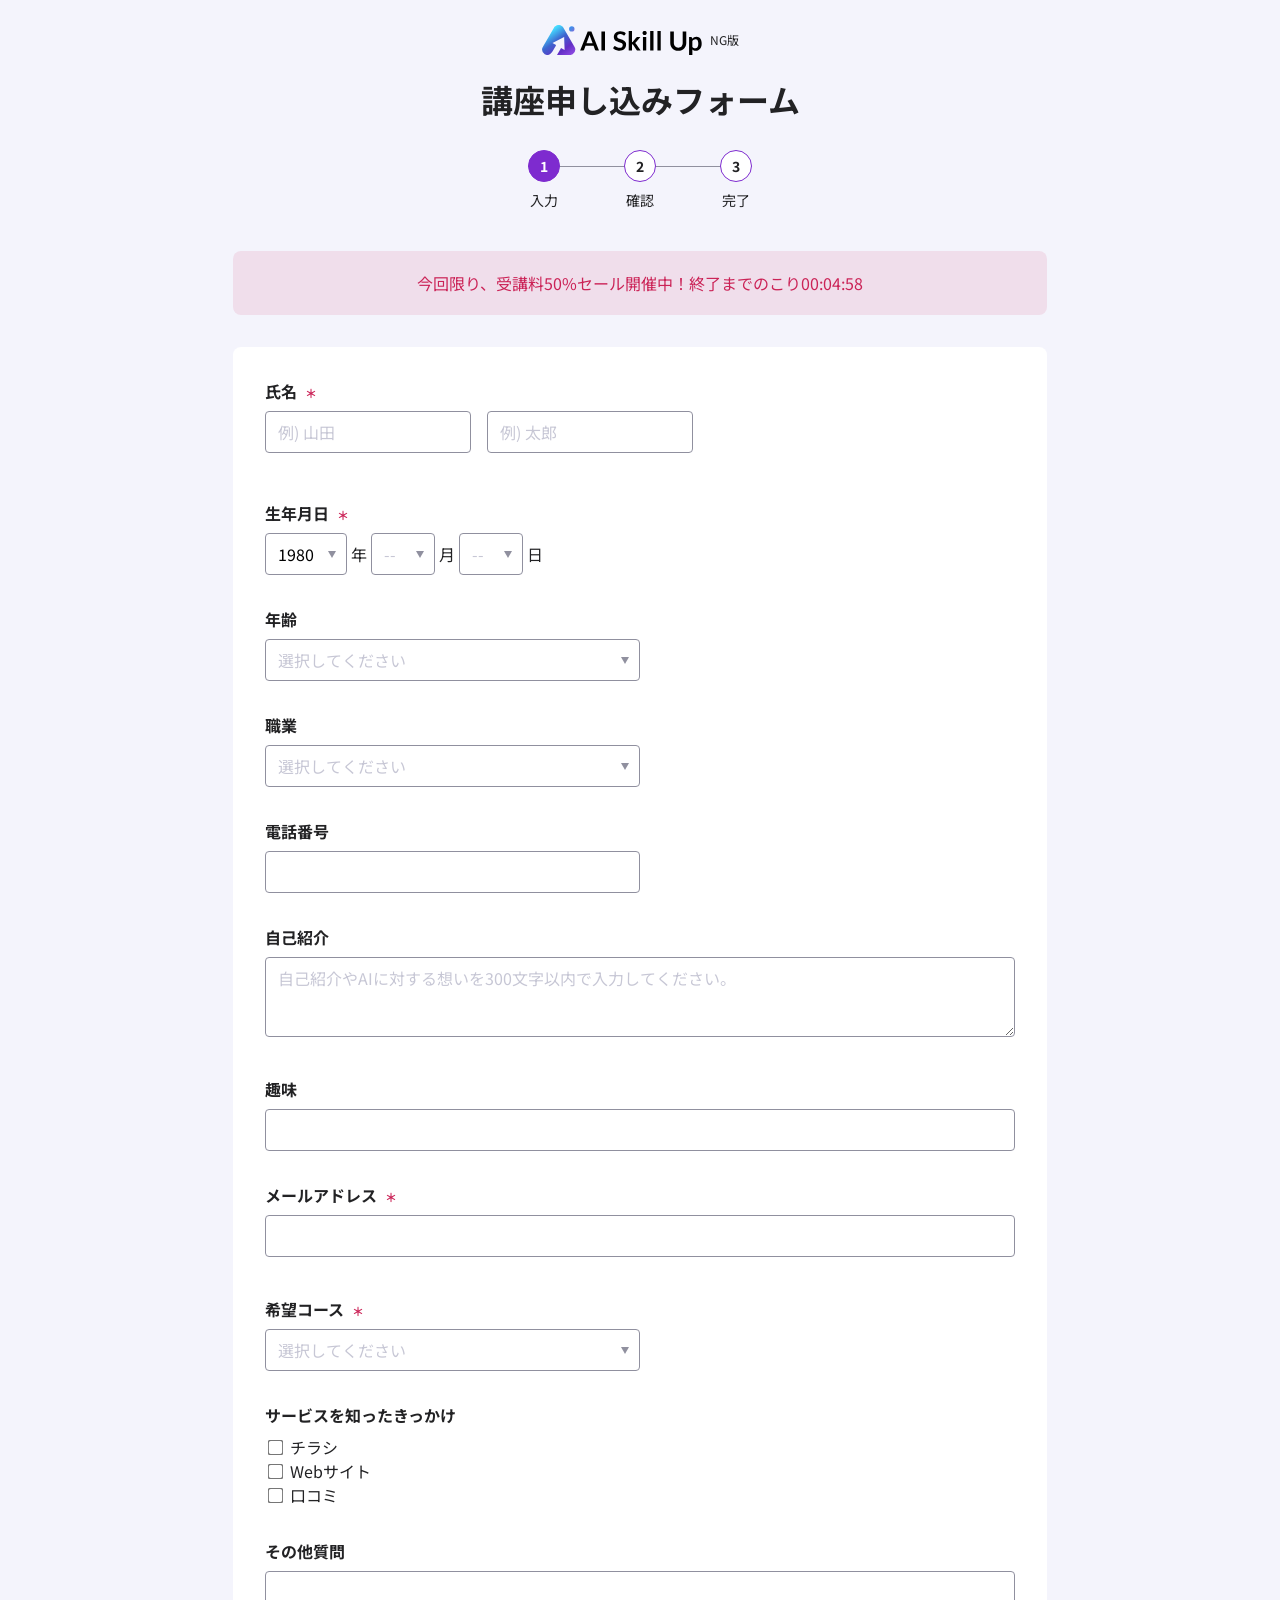
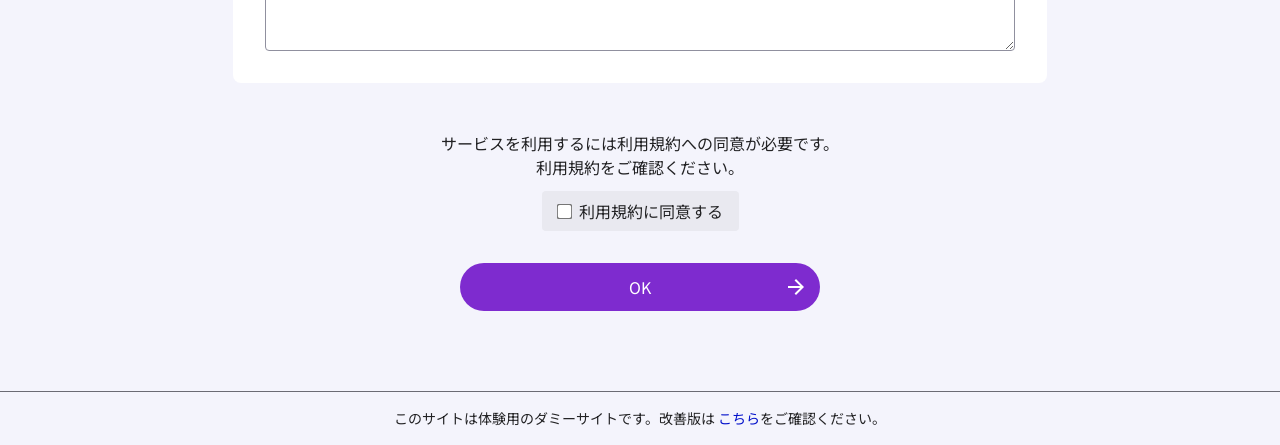
==== commit 032030ca: "Add files via upload" ====
--- a/form/index.html
+++ b/form/index.html
@@ -488,7 +488,7 @@
       </form>
 
       <div class="form-instruction">
-        <p>サービスを利用するには利用規約への同意が必要です。<br><a href="https://designare.jp/service/usability">利用規約</a>をご確認ください。</p>
+        <p>サービスを利用するには利用規約への同意が必要です。<br><a href="#">利用規約</a>をご確認ください。</p>
         <div class="checkbox-group">
           <div class="entry_user_policy_check_wrap">
             <input type="checkbox" id="entry_user_policy_check" name="entry[user_policy_check]" required="required"
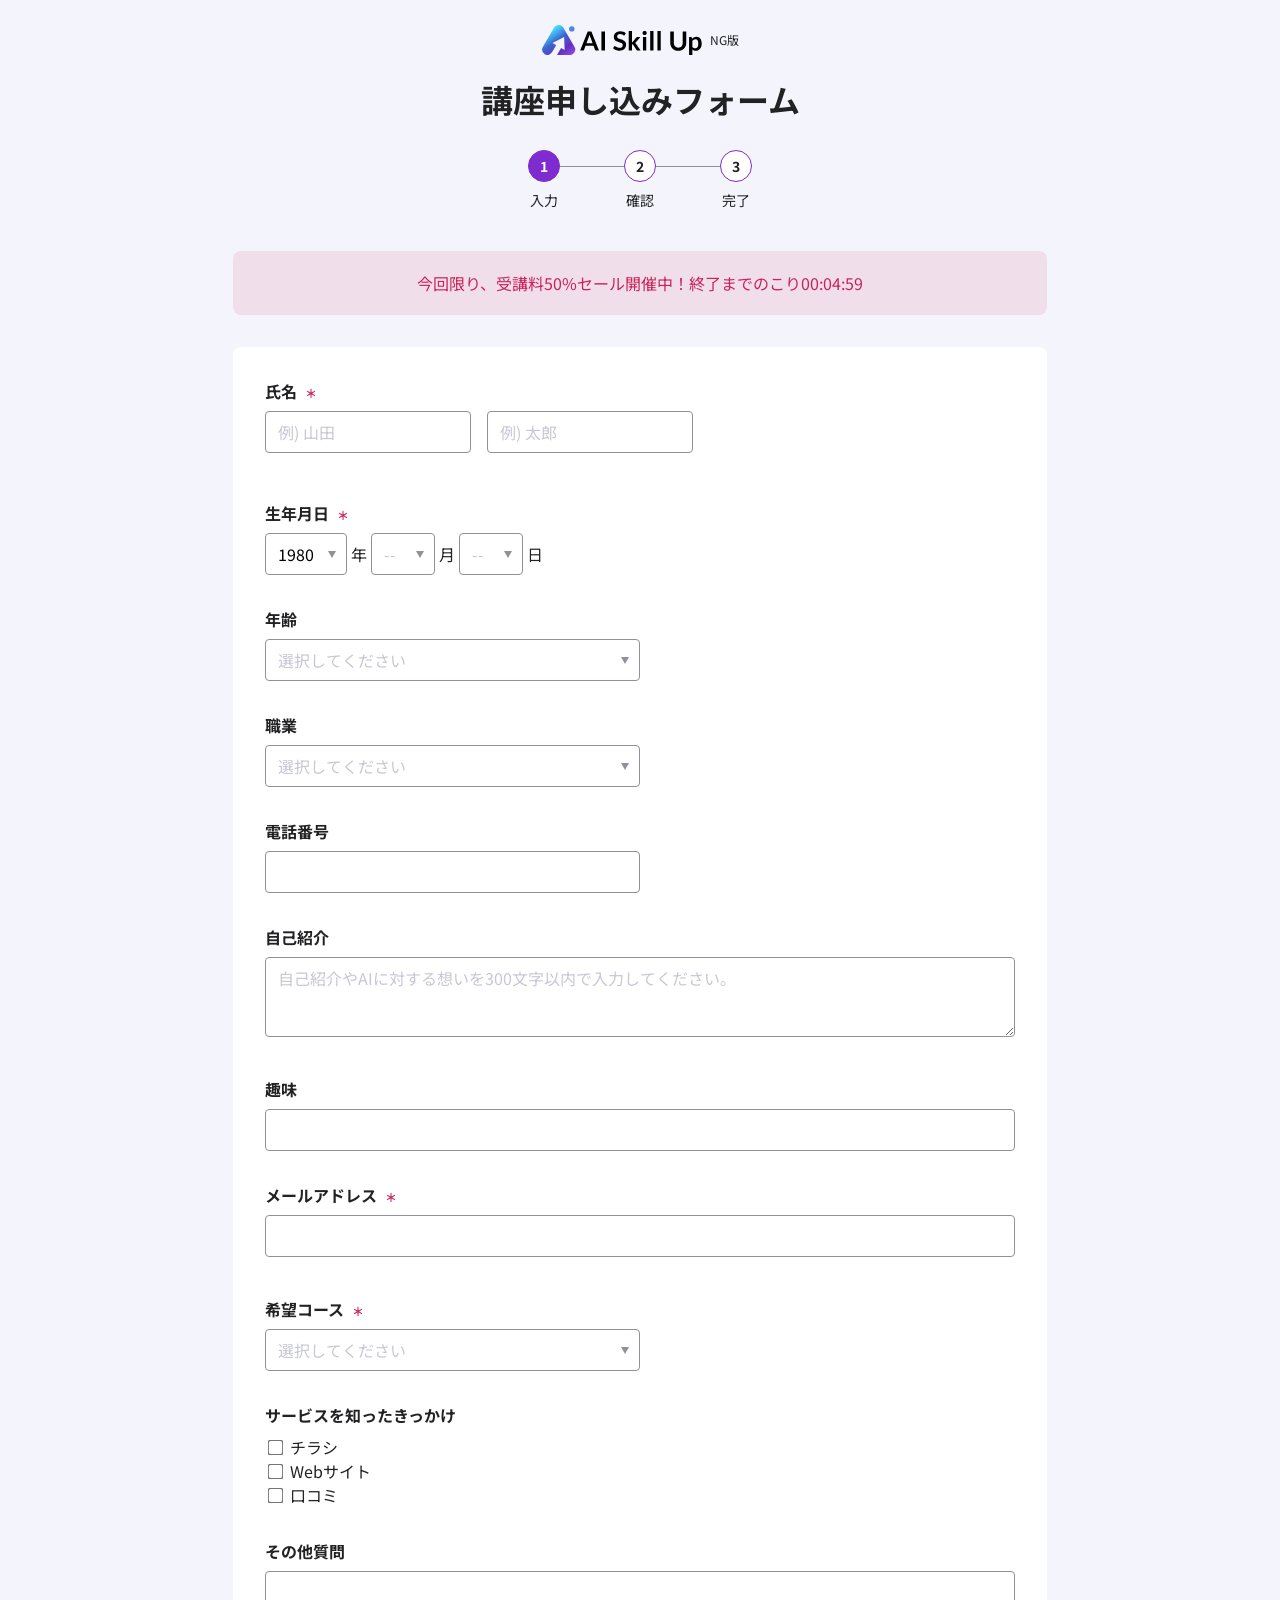
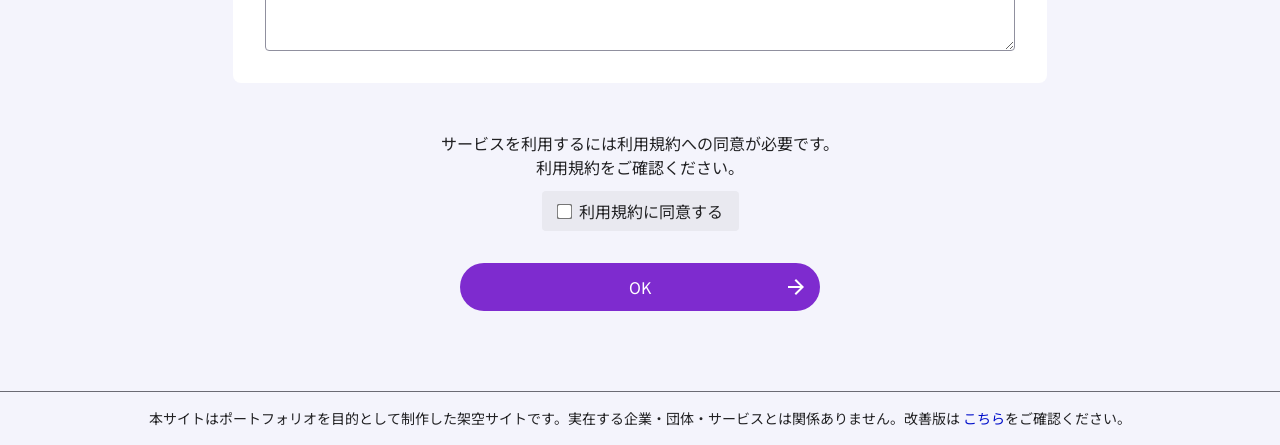
==== commit e0e60559: "Add files via upload" ====
--- a/form/index.html
+++ b/form/index.html
@@ -22,7 +22,9 @@
 <!-- フォント -->
 <link rel="preconnect" href="https://fonts.googleapis.com">
 <link rel="preconnect" href="https://fonts.gstatic.com" crossorigin>
-<link href="https://fonts.googleapis.com/css2?family=BIZ+UDPGothic:wght@400;700&family=Noto+Sans+JP:wght@100..900&display=swap" rel="stylesheet">
+<link
+  href="https://fonts.googleapis.com/css2?family=Noto+Sans+JP:wght@400;700&display=swap"
+  rel="stylesheet">
     <script type="module" crossorigin src="../assets/js/main.js"></script>
     <link rel="stylesheet" crossorigin href="../assets/css/style.css">
   </head>
@@ -509,7 +511,7 @@
     
   <footer class="footer">
     <div class="caution" role="note">
-      <p>このサイトは体験用のダミーサイトです。<br class="sp_visible">改善版は
+      <p>本サイトはポートフォリオを目的として制作した架空サイトです。実在する企業・団体・サービスとは関係ありません。<br class="sp_visible">改善版は
         <a href="https://aomori-mikan.github.io/ai-skillup/" target="_blank" rel="noopener noreferrer" class="external">
           こちら
         </a>をご確認ください。
--- a/assets/css/style.css
+++ b/assets/css/style.css
@@ -1 +1 @@
-@charset "UTF-8";@import"https://fonts.googleapis.com/css2?family=Montserrat:wght@400;700&display=swap";@import"https://fonts.googleapis.com/css2?family=Noto+Sans+JP:wght@500&display=swap";@import"https://fonts.googleapis.com/css2?family=Noto+Sans+JP:wght@700&display=swap";/*! destyle.css v4.0.0 | MIT License | https://github.com/nicolas-cusan/destyle.css */*,:before,:after{box-sizing:border-box;border-style:solid;border-width:0}html{line-height:1.5;-webkit-text-size-adjust:100%;-webkit-tap-highlight-color:transparent;font-family:Noto Sans JP,游ゴシック Medium,Yu Gothic Medium,YuGothic M,YuGothic,-apple-system,BlinkMacSystemFont,Segoe UI,sans-serif;font-weight:400;color:#222224}body{margin:0;overflow-x:hidden}main{display:block}p,table,blockquote,address,pre,iframe,form,figure,dl{margin:0}h1,h2,h3,h4,h5,h6{font-size:inherit;font-weight:inherit;margin:0}ul,ol{margin:0;padding:0;list-style:none}dt{font-weight:700}dd{margin-left:0}hr{box-sizing:content-box;height:0;overflow:visible;border-top-width:1px;margin:0;clear:both;color:inherit}pre{font-family:monospace,monospace;font-size:inherit}address{font-style:inherit}a{background-color:transparent;text-decoration:none;color:inherit}abbr[title]{text-decoration:underline dotted}b,strong{font-weight:bolder}code,kbd,samp{font-family:monospace,monospace;font-size:inherit}small{font-size:80%}sub,sup{font-size:75%;line-height:0;position:relative;vertical-align:baseline}sub{bottom:-.25em}sup{top:-.5em}svg,img,embed,object,iframe{vertical-align:bottom}button,input,optgroup,select,textarea{-webkit-appearance:none;appearance:none;vertical-align:middle;color:inherit;font:inherit;background:transparent;padding:0;margin:0;border-radius:0;text-align:inherit;text-transform:inherit}button,[type=button],[type=reset],[type=submit]{cursor:pointer}button:disabled,[type=button]:disabled,[type=reset]:disabled,[type=submit]:disabled{cursor:default}:-moz-focusring{outline:auto}select:disabled{opacity:inherit}option{padding:0}fieldset{margin:0;padding:0;min-width:0}legend{padding:0}progress{vertical-align:baseline}textarea{overflow:auto}[type=number]::-webkit-inner-spin-button,[type=number]::-webkit-outer-spin-button{height:auto}[type=search]{outline-offset:-2px}[type=search]::-webkit-search-decoration{-webkit-appearance:none}::-webkit-file-upload-button{-webkit-appearance:button;font:inherit}[type=number]{-moz-appearance:textfield}label[for]{cursor:pointer}details{display:block}summary{display:list-item}[contenteditable]:focus{outline:auto}table{border-color:inherit;border-collapse:collapse}caption{text-align:left}td,th{vertical-align:top;padding:0}th{text-align:left;font-weight:700}*{margin:0;padding:0;border:0;outline:0;box-sizing:border-box;background:transparent}ul,ol{list-style:none}table{border-collapse:collapse;border-spacing:0}button,input,select,textarea{font:inherit;color:inherit;background:none;border:none;outline:none}a{text-decoration:none;color:inherit}html{scroll-behavior:smooth}#message:target,#feature:target,#course:target,#voice:target{animation:2.4s ease-in-out}.c-header{position:absolute;top:0;left:0;width:100%;z-index:100;display:flex;align-items:center;justify-content:space-between;padding:0 2rem;height:80px}.c-header .c-header__logo{display:flex;align-items:center;gap:.5rem}.c-header .c-header__logo img{width:200px;height:auto}.c-header .c-header__logo:after{content:"NG版";display:block;font-size:.75rem;color:#222224}.c-header .dialog .list{display:flex;gap:2rem}.c-header .dialog .list a{color:#222224;font-size:1rem;transition:all .3s ease}.c-header .dialog .list a:hover{opacity:.8}.c-header .dialog{border:none;padding:0}.c-header .nav_inner .list{display:flex}.c-header .nav_inner .list a{color:#222224;transition:all .3s ease}.c-header .nav_inner .list a:hover{opacity:.8}.c-header .hamburger{width:36px;height:36px;display:none;flex-direction:column;z-index:100;cursor:pointer}.c-header .hamburger .line-box{display:flex;flex-direction:column;align-items:center;justify-content:center}.c-header .hamburger:after{content:"MENU";display:block;font-size:.75rem;color:#222224;text-align:center}.c-header .hamburger .line-box .line{width:24px;display:block;display:flex;align-items:center;justify-content:center;height:2px;background:#222224;margin:2px 0;transition:all .3s ease}.c-header .hamburger.active .line-box .line:nth-child(1){transform:rotate(45deg) translate(4px,4px);background:#222224}.c-header .hamburger.active .line-box .line:nth-child(2){opacity:0}.c-header .hamburger.active .line-box .line:nth-child(3){transform:rotate(-45deg) translate(4.5px,-4.5px);background:#222224}.c-header .hamburger.active:after{content:"CLOSE";color:#222224}.c-header .hamburger p.text{line-height:1em;font-size:.75rem;color:#fff;text-align:center}.c-header .nav_inner .item{display:inline-block}.c-header .nav_inner .link{color:#333;text-decoration:none;font-size:1rem;padding:.5rem 1rem;transition:color .3s ease;display:block}@media screen and (max-width: 767px){.c-header .c-header__logo img{width:160px}.c-header .hamburger{display:flex;align-items:center}.c-header .nav_inner{position:absolute;top:10px;right:10px;width:70%;max-width:240px;background:#fff;box-shadow:0 3px 10px #c7c7d5;transition:right .3s ease;padding:3rem 1rem 1rem;border-radius:.5rem;display:none}.c-header .nav_inner.active{display:block}.c-header .hamburger p.text.active{display:none}.c-header .nav_inner .list{display:flex;flex-direction:column;gap:0}.c-header .nav_inner .list.item{flex-direction:column;color:#333;gap:0}.c-header .nav_inner .list a{padding:0rem 1rem;font-size:1.1rem;color:#000}}@media screen and (max-width: 767px){.overlay{display:none;position:fixed;top:0;left:0;width:100%;height:100%;background:#00000080;z-index:10}.overlay.active{display:block}}.footer{text-align:center;border-top:1px solid #6B6B74}.footer .caution{z-index:9;width:100%;text-align:center;font-size:.875rem;padding:1rem 2rem}.footer .caution a[target=_blank].external{text-decoration:none}.footer .caution a[target=_blank].external:after{content:none}.footer .copy{color:#242424;font-size:.75rem;padding:1rem 2rem}@media screen and (max-width: 767px){.footer .caution{font-size:.75rem}}.sp_visible{display:none}.sp_hidden{display:block}a[target=_blank]{color:#010fca;text-decoration:underline;text-underline-offset:2px;display:inline-flex;align-items:center}a[target=_blank]:after{content:"";display:inline-block;width:14px;height:14px;mask-image:url(../images/icon_externallink.svg);mask-repeat:no-repeat;mask-size:contain;mask-position:center center;background:currentColor}a[target=_blank]:hover{text-decoration:underline 2px}body{background:#f4f4fc}.mainvisual{width:100%;height:90vh;background:url(../images/mainvisual.jpg);background-size:cover;background-position:center top}.mainvisual .mainvisual_inner{padding:15rem 5vw 0;display:flex;flex-direction:column;gap:3.5rem}.mainvisual .mainvisual_inner h2.mainvisual_title{font-size:4.5rem;font-size:clamp(2rem,1rem + 4.098vw,4.5rem);color:#222224;font-weight:700;line-height:1.2em;width:15em;word-break:auto-phrase}.mainvisual .mainvisual_inner h2.mainvisual_title span{display:inline-block}.mainvisual .mainvisual_inner h2.mainvisual_title .note{font-size:1.125rem}.mainvisual .mainvisual_inner .mainvisual_subtitle{color:#222224;font-size:1.25rem;line-height:2em}.contact_btn{max-width:360px;height:auto;font-size:1.5rem;padding:1rem 2rem;background:linear-gradient(90deg,#731bbf,#1733d0);color:#fff;text-align:center;border-radius:50vw;position:relative;box-shadow:inset 0 0 1rem #ffffff5c;transition:all .3s ease}.contact_btn:after{position:absolute;right:1rem;top:50%;transform:translateY(-50%);content:"";display:inline-block;width:1rem;height:1rem;mask-image:url(../images/icon_arrow1-r.svg);mask-repeat:no-repeat;mask-size:contain;mask-position:center center;background:#fff;transition:all .3s ease}.contact_btn:hover{opacity:.8}.article_inner{padding:5rem 0;width:calc(100% - 40px);max-width:1200px;margin:0 auto}.article_inner .article_title{font-size:1.5rem;margin-bottom:2rem;text-align:center;display:flex;gap:1rem;flex-direction:column;align-items:center;justify-content:center;font-weight:700;line-height:1.2em;font-size:3rem;margin-bottom:4rem}.article_inner .article_title span.article_title_en{font-size:.75rem;line-height:1em;color:#c49dea}.article_inner .article_title span.article_title_en2{background:linear-gradient(90deg,#731bbf,#1733d0);-webkit-background-clip:text;-webkit-text-fill-color:transparent}.message{background:#f4f4fc}.message .article_inner{padding-bottom:0}.message .section_box{display:flex;gap:2.5rem;justify-content:center}.message .section_box .section_box_text{font-size:1rem;line-height:2em;display:flex;flex-direction:column;gap:2.5rem;width:50%}.message .section_box .section_box_image{width:50%;max-width:450px;height:auto}.message .section_box .section_box_image img{width:100%;max-width:100%;height:auto}.message .section_box .section_box_image .source{font-size:.75rem;color:#c7c7d5;margin-top:1.25rem;text-align:center}.about .article_title{color:#222224}.about .article_text{color:#222224;font-size:1rem;line-height:2em;text-align:center;margin-bottom:3rem}.about .boxlist{display:flex;gap:1.5rem;justify-content:center}.about .boxlist .boxlist_item{flex:1}.about .boxlist .boxlist_item .boxlist_image{display:flex;justify-content:center;align-items:center;overflow:hidden;margin-bottom:1.5rem;aspect-ratio:16/9;object-fit:cover;border-radius:.25rem}.about .boxlist .boxlist_item .boxlist_image img{width:100%;height:auto}.about .boxlist .boxlist_item .boxlist_title{font-size:1.25rem;font-weight:700;margin-bottom:1rem}.about .boxlist .boxlist_item .boxlist_title span{display:block;font-size:1.125rem;margin-bottom:.25rem;font-weight:700;color:#304d84}.about .boxlist .boxlist_item .boxlist_text{font-size:1rem;line-height:1.7rem;height:4em;overflow:hidden}.about .boxlist .boxlist_item:nth-child(1){order:3}.about .boxlist .boxlist_item:nth-child(2){order:2}.about .boxlist .boxlist_item:nth-child(3){order:1}.course{background:#282839;overflow:hidden}.course .article_inner .article_title{color:#fff;position:relative;z-index:1}.course .boxlist{display:flex;gap:1.5rem;justify-content:center;position:relative;z-index:0}.course .boxlist:before{display:block;z-index:-1;content:"";position:absolute;top:-39rem;left:-31.5rem;width:1200px;aspect-ratio:1;border-radius:50%;background:radial-gradient(circle,#354172,#282839 50% 100%)}.course .boxlist:after{display:block;z-index:-1;content:"";position:absolute;bottom:-39rem;right:-31.5rem;width:1200px;aspect-ratio:1;border-radius:50%;background:radial-gradient(circle,#46355e,#282839 50% 100%)}.course .boxlist .boxlist_item{flex:1;background:#fff;padding:2.5rem;border-radius:.5rem}.course .boxlist .boxlist_item .boxlist_title{font-size:2rem;font-weight:700;line-height:1.2em;margin-bottom:1.5rem;color:#304d84}.course .boxlist .boxlist_item .text{line-height:1.5em;margin-bottom:1.5rem;padding-bottom:1.5rem;border-bottom:1px solid #C7C7D5}.course .boxlist .boxlist_item .course_list{display:flex;gap:.5rem;flex-direction:column}.course .boxlist .boxlist_item .course_list li,.course .boxlist .boxlist_item .course_list div{line-height:1.2em;display:flex}.course .boxlist .boxlist_item .course_list li:before,.course .boxlist .boxlist_item .course_list div:before{position:relative;content:"";width:6px;height:6px;top:calc(.5em - 1.5px);margin-right:.5rem;background:#a0a3dd;border-radius:50%;display:inline-block}.course .boxlist .boxlist_item .course_list li sup,.course .boxlist .boxlist_item .course_list div sup{font-size:.75rem;line-height:1em;margin-left:.2rem;top:0rem}.course .boxlist .boxlist_item .note{margin-top:2rem;font-size:.75rem;color:#90909f}.course .boxlist .boxlist_item:last-child .boxlist_title{color:#7e2bcf}.course .boxlist .boxlist_item:last-child .course_list div:before{background:#cba3f2}.course .sub-box{margin-top:2.5rem;padding:2.5rem;background:#424258;border-radius:.5rem;display:flex;gap:4rem;justify-content:space-between;position:relative;z-index:2}.course .sub-box .sub-box_text{color:#fff;line-height:2em;width:70%}.course .sub-box .sub-box_text .sub-box_title{color:#fff;font-size:2rem;line-height:1.2em;margin-bottom:1.5rem;font-weight:700}.course .sub-box .sub-box_image{width:30rem;height:auto}.course .sub-box .sub-box_image img{width:100%;height:auto}.voice{width:100%}.voice .article_inner{width:100%;max-width:100%;margin:0 auto}.voice .article_inner .swiper{width:100%}.voice .article_inner .swiper .swiper-wrapper{display:flex;align-items:stretch;padding-bottom:32px}.voice .article_inner .swiper .swiper-wrapper .swiper-slide{width:auto;height:auto;background:#fff;border-radius:.5rem;padding:1rem;display:flex;flex-direction:column;align-items:center}.voice .article_inner .swiper .swiper-wrapper .swiper-slide img{width:5rem;height:5rem}.voice .article_inner .swiper .swiper-wrapper .swiper-slide .voice_name{text-align:center;font-weight:700;font-size:1rem;margin-bottom:1.25rem}.voice .article_inner .swiper .swiper-wrapper .swiper-slide .voice_text{font-size:.875rem;line-height:1.5em}.voice .article_inner .swiper .swiper-pagination{bottom:0rem}.voice .article_inner .swiper .swiper-pagination .swiper-pagination-bullet{display:inline-block;width:.75rem;height:.75rem;border-radius:50%;padding:0;background:#c7c7d5;opacity:1}.voice .article_inner .swiper .swiper-pagination .swiper-pagination-bullet-active{background:#7e2bcf}.voice .article_inner .swiper .swiper-pagination:focus-visible{outline:none}.voice .article_inner .swiper .swiper-button-next,.voice .article_inner .swiper .swiper-button-prev{left:1.5rem;background:#424258;border:2px solid #FFFFFF;border-radius:50%;width:3rem;height:3rem;top:calc(50% - 32px)}.voice .article_inner .swiper .swiper-button-next:after,.voice .article_inner .swiper .swiper-button-prev:after{font-size:1.5rem;color:#fff}.voice .article_inner .swiper .swiper-button-next:hover,.voice .article_inner .swiper .swiper-button-prev:hover{opacity:.8}.voice .article_inner .swiper .swiper-button-next{right:1.5rem;left:auto}.contact{background:url(../images/mainvisual.jpg);padding:8rem 2rem;display:flex;flex-direction:column;background-position:center center;position:relative}.contact:after{content:"";position:absolute;display:block;top:0;left:0;width:100%;height:100%;background-color:#000c;backdrop-filter:blur(15px)}.contact .contact_text{max-width:calc(800px + 4rem);margin:0 auto;text-align:center;font-size:2.5rem;color:#fff;font-weight:700;line-height:1.5em;margin-bottom:1.5rem;order:1;position:relative;z-index:1}.contact .contact_subtext{font-size:1.25rem;line-height:1.5em;color:#fff;text-align:center;margin-bottom:3rem;order:2;position:relative;z-index:1}.contact .contact_btn{max-width:360px;width:80vw;margin:0 auto;padding:1rem 2rem;display:block;order:3;position:relative;z-index:1}@media screen and (max-width: 1000px){.mainvisual .mainvisual_inner h2.mainvisual_title{width:100%}.mainvisual .mainvisual_inner h2.mainvisual_title span.sp_visible{display:inline-block}.course .sub-box{flex-direction:column;align-items:center}.course .sub-box .sub-box_text{width:100%}.course .sub-box .sub-box_image{width:100%;height:auto;display:flex;justify-content:center;align-items:center}.course .sub-box .sub-box_image img{width:50%;height:auto}}@media screen and (max-width: 767px){.sp_visible{display:block}.sp_hidden{display:none}.article_inner{padding:5rem 0;max-width:calc(100% - 40px)}.article_inner .article_title{font-size:28px;margin-bottom:2.5rem}.article_inner .article_title span.article_title_en{font-size:.75rem}.mainvisual{background-image:url(./assets/images/mainvisual-sp.jpg);background-position:right center}.mainvisual .mainvisual_inner{padding:15vh 4vw 3rem;gap:1.75rem}.mainvisual .mainvisual_inner h2.mainvisual_title{line-height:1.5em}.mainvisual .mainvisual_inner .mainvisual_subtitle{font-size:.875rem}.contact_btn{max-width:360px;width:100%;font-size:1.25rem;margin:0 auto}.message .section_box{flex-direction:column}.message .section_box .section_box_text{font-size:.875rem;width:100%}.message .section_box .section_box_image{width:100%;height:auto;display:flex;flex-direction:column;align-items:center;margin:0 auto}.message .section_box .section_box_image img{width:80%;max-width:450px;height:auto}.about .article_text{font-size:.875rem;text-align:left}.about .boxlist{flex-direction:column;gap:3.5rem}.about .boxlist .boxlist_item .boxlist_image{aspect-ratio:16/9;margin-bottom:1.25rem}.about .boxlist .boxlist_item .boxlist_title span{font-size:.75rem;margin-bottom:.5rem}.about .boxlist .boxlist_item .boxlist_text{font-size:.875rem}.course .boxlist{flex-direction:column}.course .boxlist:before,.course .boxlist:after{display:none}.course .boxlist .boxlist_item{padding:1.5rem}.course .boxlist .boxlist_item .text,.course .boxlist .boxlist_item .course_list li{font-size:.875rem}.course .sub-box{flex-direction:column;gap:2rem;padding:1.5rem}.course .sub-box .sub-box_text{font-size:.875rem}.course .sub-box .sub-box_text .sub-box_title{font-size:1.5rem}.course .sub-box .sub-box_image,.course .sub-box .sub-box_image img{width:100%;height:auto}.voice .article_inner{margin:0 auto}.voice .article_inner .swiper{overflow:hidden}.voice .article_inner .swiper .swiper-button-next,.voice .article_inner .swiper .swiper-button-prev{display:none}.contact{background-position:center center}.contact .contact_text{font-size:1.5rem}.contact .contact_subtext{font-size:1rem}.contact .contact_btn{margin:0 auto}}:focus-visible{outline:none}@supports not selector(:focus-visible){:focus{outline:none}}label{font-size:1rem;color:#222224;margin-bottom:.5rem}div.label-title,p.label-title{font-weight:700;margin-bottom:.5rem}input::placeholder,textarea::placeholder{color:#c7c7d5;opacity:1}select option.placeholder-option,select option[disabled].placeholder-option{color:#c7c7d5}select:has(option:checked[value=""]){color:#c7c7d5;opacity:1}.required{font-size:.75rem;color:#cb2357;margin-left:.5rem;line-height:1em}input:not([type=radio]):not([type=checkbox]){width:100%;line-height:1.5em;background:#fff;border-radius:.25rem;border:1px solid #90909F;padding:.5rem .75rem}textarea{width:100%;line-height:1.5em;background:#fff;border-radius:.25rem;border:1px solid #90909F;padding:.5rem .75rem;min-height:5rem}select{line-height:1.2em;background:#fff;border-radius:.25rem;border:1px solid #90909F;padding:.5rem 2rem .5rem .75rem;position:relative;color:#90909f;-webkit-appearance:none;-moz-appearance:none;appearance:none;background-repeat:no-repeat;background-position:calc(100% - .5rem) center;background-size:.75rem .75rem;background-image:url(../images/selectbox-arrow.svg)}select:has(option:not([value=""]):checked){color:#000}input.is-invalid,textarea.is-invalid,select.is-invalid{outline:2px solid #CB2357}input.is-invalid:focus-visible,textarea.is-invalid:focus-visible,select.is-invalid:focus-visible{box-shadow:0 0 0 4px #cb235733}input[type=checkbox].is-invalid{outline:2px solid rgba(203,35,87,.12);box-shadow:0 0 0 4px #cb235714}.error{margin-top:.5rem}input[type=checkbox]{transform:scale(1.2);appearance:auto;-webkit-appearance:auto;-moz-appearance:auto}input[type=checkbox]:checked{background-color:#304d84}.checkbox-item{display:flex;align-items:center;gap:.5rem;padding-left:.25rem}.error{color:#cb2357;font-size:.75rem;margin-top:.5rem}.c-header.page{position:relative;display:flex;align-items:center;margin:0 auto;padding:2rem 0;justify-content:center}.c-header.page .c-header__logo img{width:160px;height:auto}.stepper-title{font-size:2rem;font-weight:700;line-height:1.2em;text-align:center;margin-bottom:2rem}.stepper{display:flex;justify-content:space-between;margin-bottom:3rem;position:relative;width:224px;margin:0 auto 2.5rem}.stepper:before{position:absolute;width:100%;height:1px;content:"";display:block;background-color:#90909f;top:16px;z-index:0}.stepper .step{display:inline-flex;align-items:center;justify-content:center;flex-direction:column;z-index:1;font-size:.875rem;position:relative}.stepper .step .step-number{background:#fff;border:1px solid #7E2BCF;color:#222224;width:2rem;height:2rem;display:flex;align-items:center;justify-content:center;border-radius:50%;font-weight:700;margin-bottom:.5rem}.stepper .step .tep-label{color:#222224;font-weight:400}.stepper .step.active .step-number{background:#7e2bcf;color:#fff}.stepper .step .visually-hidden{position:absolute;clip:rect(1px,1px,1px,1px);padding:0;border:0;height:1px;width:1px;overflow:hidden}.timeout-message{max-width:814px;margin:0 auto;padding:1.25rem;margin-bottom:2rem;background:#cb23571a;border-radius:.5rem;text-align:center;color:#cb2357}.form-container{max-width:814px;margin:0 auto;padding:2rem;background:#fff;border-radius:.5rem;display:flex;flex-direction:column;gap:2rem}.form-container .form-group{display:flex;flex-direction:column}.form-container .form-group .sr-only{position:absolute;width:1px;height:1px;padding:0;margin:-1px;overflow:hidden;clip:rect(0,0,0,0);white-space:nowrap;border:0}.form-container .form-group.name .name-group{display:flex;gap:1rem;flex-wrap:wrap}.form-container .form-group.name .name-group input#lastName,.form-container .form-group.name .name-group input#firstName{flex:2}.form-container .birth-group{display:flex;gap:.25rem;align-items:center;flex-wrap:wrap}.form-container .birth-group select{line-height:1.5em}.form-container .form-group.tel input{width:50%}.form-container .form-group.select-course select,.form-container .form-group.select.age select,.form-container .form-group.select.occupation select,.form-container .form-group.select.gender select{width:50%;line-height:1.5em}.form-container .checkbox-item-wrap{display:flex}.form-instruction{max-width:814px;margin:3rem auto 1.5rem;text-align:center}.form-instruction .entry_user_policy_check_wrap{display:inline-flex;justify-content:center;gap:.5rem;align-items:center;margin-top:.75rem;background:#e9e9f0;border-radius:4px;margin-bottom:0rem;padding:.5rem 1rem}.form-instruction .entry_user_policy_check_wrap #entry_user_policy_check.is-invalid{background:#cb235733}.box_bottom{display:flex;justify-content:center;margin:2rem 0 5rem}.box_bottom input.btn-primary,.box_bottom button.btn-primary{max-width:360px;width:100%;font-size:1rem;padding:1rem 2rem;line-height:1rem;background:#7e2bcf;color:#fff;text-align:center;border-radius:50vw;position:relative;transition:all .3s ease;border:none}.box_bottom input.btn-primary:after,.box_bottom button.btn-primary:after{position:absolute;right:1rem;top:50%;transform:translateY(-50%);content:"";display:inline-block;width:1rem;height:1rem;mask-image:url(../images/icon_arrow1-r.svg);mask-repeat:no-repeat;mask-size:contain;mask-position:center center;background:#fff}.box_bottom input.btn-primary:hover,.box_bottom button.btn-primary:hover{opacity:.8;background:#7e2bcf}@media only screen and (max-width: 900px){.form-container{margin:0 5%}}@media screen and (max-width: 767px){.form-container{padding:2rem 1rem}.form-container .form-group.name .name-group{flex-direction:column}.form-container .birth-group{flex-wrap:nowrap}select#birthYear{width:36%}select#birthMonth,select#birthDay{width:20%}.form-container .form-group.tel input,.form-container .form-group.select-course select{width:100%}.form-instruction,.timeout-message{width:90%}.form-container .form-group.select.age select,.form-container .form-group.select.occupation select,.form-container .form-group.select.gender select{width:100%}}#confirmContainer .confirm-list{display:flex;flex-direction:column;gap:2rem}#confirmContainer .confirm-list .confirm-list-item{display:flex;gap:1rem}#confirmContainer .confirm-list .confirm-list-item dt{width:12rem}#confirmContainer .confirm-list .confirm-list-item dd{width:calc(100% - 13rem)}.box_bottom2{display:flex;align-items:center;gap:20px;justify-content:center;flex-direction:column;margin:40px 0 120px}.box_bottom2 .btn{width:360px;line-height:1rem;padding:.9375rem 1rem;border:1px solid #000;border-radius:50vw;position:relative;text-align:center;display:block}.box_bottom2 .btn3{color:#c7c7d5}.box_bottom2 .btn-primary{background:#424258;color:#fff}.box_bottom2 .btn-primary:after{position:absolute;right:1rem;top:50%;transform:translateY(-50%);content:"";display:inline-block;width:1rem;height:1rem;mask-image:url(../images/icon_arrow1-r.svg);mask-repeat:no-repeat;mask-size:contain;mask-position:center center;background:#fff}.box_bottom2 .btn-secondary{background:#fff;transition:all .3s ease}.box_bottom2 .btn-secondary:before{position:absolute;left:1rem;top:50%;transform:translateY(-50%) rotate(180deg);content:"";display:inline-block;width:1rem;height:1rem;mask-image:url(../images/icon_arrow1-r.svg);mask-repeat:no-repeat;mask-size:contain;mask-position:center center;background:#222224}.box_bottom2 .btn-secondary:hover{opacity:.6}@media screen and (max-width: 767px){#confirmContainer .confirm-list .confirm-list-item{flex-direction:column;gap:.5rem}#confirmContainer .confirm-list .confirm-list-item dd{width:100%}}body[data-page=complete]{min-height:100vh;position:relative}body[data-page=complete] .footer{position:absolute;bottom:0;left:0;width:100%}.form-container.complete{text-align:center;background:none}.form-container.complete .sub-message{font-size:.875rem;color:#6b6b74}.form-container.complete .btn{position:relative;width:320px;font-size:1rem;padding:.75rem 2rem;background:#fff;text-align:center;border-radius:50vw;border:1px solid #424258;margin:0 auto;transition:all .3s ease}.form-container.complete .btn:before{position:absolute;left:1rem;top:50%;transform:translateY(-50%) rotate(180deg);content:"";display:inline-block;width:1rem;height:1rem;mask-image:url(../images/icon_arrow1-r.svg);mask-repeat:no-repeat;mask-size:contain;mask-position:center center;background:#424258}.form-container.complete .btn:hover{opacity:.6}.u-hide{display:none!important}@font-face{font-family:swiper-icons;src:url(data:application/font-woff;charset=utf-8;base64,\ [base64]//wADZ2x5ZgAAAywAAADMAAAD2MHtryVoZWFkAAABbAAAADAAAAA2E2+eoWhoZWEAAAGcAAAAHwAAACQC9gDzaG10eAAAAigAAAAZAAAArgJkABFsb2NhAAAC0AAAAFoAAABaFQAUGG1heHAAAAG8AAAAHwAAACAAcABAbmFtZQAAA/gAAAE5AAACXvFdBwlwb3N0AAAFNAAAAGIAAACE5s74hXjaY2BkYGAAYpf5Hu/j+W2+MnAzMYDAzaX6QjD6/4//Bxj5GA8AuRwMYGkAPywL13jaY2BkYGA88P8Agx4j+/8fQDYfA1AEBWgDAIB2BOoAeNpjYGRgYNBh4GdgYgABEMnIABJzYNADCQAACWgAsQB42mNgYfzCOIGBlYGB0YcxjYGBwR1Kf2WQZGhhYGBiYGVmgAFGBiQQkOaawtDAoMBQxXjg/wEGPcYDDA4wNUA2CCgwsAAAO4EL6gAAeNpj2M0gyAACqxgGNWBkZ2D4/wMA+xkDdgAAAHjaY2BgYGaAYBkGRgYQiAHyGMF8FgYHIM3DwMHABGQrMOgyWDLEM1T9/w8UBfEMgLzE////P/5//f/V/xv+r4eaAAeMbAxwIUYmIMHEgKYAYjUcsDAwsLKxc3BycfPw8jEQA/[base64]/uznmfPFBNODM2K7MTQ45YEAZqGP81AmGGcF3iPqOop0r1SPTaTbVkfUe4HXj97wYE+yNwWYxwWu4v1ugWHgo3S1XdZEVqWM7ET0cfnLGxWfkgR42o2PvWrDMBSFj/IHLaF0zKjRgdiVMwScNRAoWUoH78Y2icB/yIY09An6AH2Bdu/UB+yxopYshQiEvnvu0dURgDt8QeC8PDw7Fpji3fEA4z/PEJ6YOB5hKh4dj3EvXhxPqH/SKUY3rJ7srZ4FZnh1PMAtPhwP6fl2PMJMPDgeQ4rY8YT6Gzao0eAEA409DuggmTnFnOcSCiEiLMgxCiTI6Cq5DZUd3Qmp10vO0LaLTd2cjN4fOumlc7lUYbSQcZFkutRG7g6JKZKy0RmdLY680CDnEJ+UMkpFFe1RN7nxdVpXrC4aTtnaurOnYercZg2YVmLN/d/gczfEimrE/fs/bOuq29Zmn8tloORaXgZgGa78yO9/cnXm2BpaGvq25Dv9S4E9+5SIc9PqupJKhYFSSl47+Qcr1mYNAAAAeNptw0cKwkAAAMDZJA8Q7OUJvkLsPfZ6zFVERPy8qHh2YER+3i/BP83vIBLLySsoKimrqKqpa2hp6+jq6RsYGhmbmJqZSy0sraxtbO3sHRydnEMU4uR6yx7JJXveP7WrDycAAAAAAAH//wACeNpjYGRgYOABYhkgZgJCZgZNBkYGLQZtIJsFLMYAAAw3ALgAeNolizEKgDAQBCchRbC2sFER0YD6qVQiBCv/H9ezGI6Z5XBAw8CBK/m5iQQVauVbXLnOrMZv2oLdKFa8Pjuru2hJzGabmOSLzNMzvutpB3N42mNgZGBg4GKQYzBhYMxJLMlj4GBgAYow/P/PAJJhLM6sSoWKfWCAAwDAjgbRAAB42mNgYGBkAIIbCZo5IPrmUn0hGA0AO8EFTQAA);font-weight:400;font-style:normal}.swiper-button-prev,.swiper-button-next{position:absolute;top:var(--swiper-navigation-top-offset, 50%);width:calc(var(--swiper-navigation-size) / 44 * 27);height:var(--swiper-navigation-size);margin-top:calc(0px - var(--swiper-navigation-size) / 2);z-index:10;cursor:pointer;display:flex;align-items:center;justify-content:center;color:var(--swiper-navigation-color, var(--swiper-theme-color))}@font-face{font-family:swiper-icons;src:url(data:application/font-woff;charset=utf-8;base64,\ [base64]//wADZ2x5ZgAAAywAAADMAAAD2MHtryVoZWFkAAABbAAAADAAAAA2E2+eoWhoZWEAAAGcAAAAHwAAACQC9gDzaG10eAAAAigAAAAZAAAArgJkABFsb2NhAAAC0AAAAFoAAABaFQAUGG1heHAAAAG8AAAAHwAAACAAcABAbmFtZQAAA/gAAAE5AAACXvFdBwlwb3N0AAAFNAAAAGIAAACE5s74hXjaY2BkYGAAYpf5Hu/j+W2+MnAzMYDAzaX6QjD6/4//Bxj5GA8AuRwMYGkAPywL13jaY2BkYGA88P8Agx4j+/8fQDYfA1AEBWgDAIB2BOoAeNpjYGRgYNBh4GdgYgABEMnIABJzYNADCQAACWgAsQB42mNgYfzCOIGBlYGB0YcxjYGBwR1Kf2WQZGhhYGBiYGVmgAFGBiQQkOaawtDAoMBQxXjg/wEGPcYDDA4wNUA2CCgwsAAAO4EL6gAAeNpj2M0gyAACqxgGNWBkZ2D4/wMA+xkDdgAAAHjaY2BgYGaAYBkGRgYQiAHyGMF8FgYHIM3DwMHABGQrMOgyWDLEM1T9/w8UBfEMgLzE////P/5//f/V/xv+r4eaAAeMbAxwIUYmIMHEgKYAYjUcsDAwsLKxc3BycfPw8jEQA/[base64]/uznmfPFBNODM2K7MTQ45YEAZqGP81AmGGcF3iPqOop0r1SPTaTbVkfUe4HXj97wYE+yNwWYxwWu4v1ugWHgo3S1XdZEVqWM7ET0cfnLGxWfkgR42o2PvWrDMBSFj/IHLaF0zKjRgdiVMwScNRAoWUoH78Y2icB/yIY09An6AH2Bdu/UB+yxopYshQiEvnvu0dURgDt8QeC8PDw7Fpji3fEA4z/PEJ6YOB5hKh4dj3EvXhxPqH/SKUY3rJ7srZ4FZnh1PMAtPhwP6fl2PMJMPDgeQ4rY8YT6Gzao0eAEA409DuggmTnFnOcSCiEiLMgxCiTI6Cq5DZUd3Qmp10vO0LaLTd2cjN4fOumlc7lUYbSQcZFkutRG7g6JKZKy0RmdLY680CDnEJ+UMkpFFe1RN7nxdVpXrC4aTtnaurOnYercZg2YVmLN/d/gczfEimrE/fs/bOuq29Zmn8tloORaXgZgGa78yO9/cnXm2BpaGvq25Dv9S4E9+5SIc9PqupJKhYFSSl47+Qcr1mYNAAAAeNptw0cKwkAAAMDZJA8Q7OUJvkLsPfZ6zFVERPy8qHh2YER+3i/BP83vIBLLySsoKimrqKqpa2hp6+jq6RsYGhmbmJqZSy0sraxtbO3sHRydnEMU4uR6yx7JJXveP7WrDycAAAAAAAH//wACeNpjYGRgYOABYhkgZgJCZgZNBkYGLQZtIJsFLMYAAAw3ALgAeNolizEKgDAQBCchRbC2sFER0YD6qVQiBCv/H9ezGI6Z5XBAw8CBK/m5iQQVauVbXLnOrMZv2oLdKFa8Pjuru2hJzGabmOSLzNMzvutpB3N42mNgZGBg4GKQYzBhYMxJLMlj4GBgAYow/P/PAJJhLM6sSoWKfWCAAwDAjgbRAAB42mNgYGBkAIIbCZo5IPrmUn0hGA0AO8EFTQAA);font-weight:400;font-style:normal}:root{--swiper-theme-color: #007aff}:host{position:relative;display:block;margin-left:auto;margin-right:auto;z-index:1}.swiper{margin-left:auto;margin-right:auto;position:relative;overflow:hidden;list-style:none;padding:0;z-index:1;display:block}.swiper-vertical>.swiper-wrapper{flex-direction:column}.swiper-wrapper{position:relative;width:100%;height:100%;z-index:1;display:flex;transition-property:transform;transition-timing-function:var(--swiper-wrapper-transition-timing-function, initial);box-sizing:content-box}.swiper-android .swiper-slide,.swiper-ios .swiper-slide,.swiper-wrapper{transform:translateZ(0)}.swiper-horizontal{touch-action:pan-y}.swiper-vertical{touch-action:pan-x}.swiper-slide{flex-shrink:0;width:100%;height:100%;position:relative;transition-property:transform;display:block}.swiper-slide-invisible-blank{visibility:hidden}.swiper-autoheight,.swiper-autoheight .swiper-slide{height:auto}.swiper-autoheight .swiper-wrapper{align-items:flex-start;transition-property:transform,height}.swiper-backface-hidden .swiper-slide{transform:translateZ(0);-webkit-backface-visibility:hidden;backface-visibility:hidden}.swiper-3d.swiper-css-mode .swiper-wrapper{perspective:1200px}.swiper-3d .swiper-wrapper{transform-style:preserve-3d}.swiper-3d{perspective:1200px}.swiper-3d .swiper-slide,.swiper-3d .swiper-cube-shadow{transform-style:preserve-3d}.swiper-css-mode>.swiper-wrapper{overflow:auto;scrollbar-width:none;-ms-overflow-style:none}.swiper-css-mode>.swiper-wrapper::-webkit-scrollbar{display:none}.swiper-css-mode>.swiper-wrapper>.swiper-slide{scroll-snap-align:start start}.swiper-css-mode.swiper-horizontal>.swiper-wrapper{scroll-snap-type:x mandatory}.swiper-css-mode.swiper-vertical>.swiper-wrapper{scroll-snap-type:y mandatory}.swiper-css-mode.swiper-free-mode>.swiper-wrapper{scroll-snap-type:none}.swiper-css-mode.swiper-free-mode>.swiper-wrapper>.swiper-slide{scroll-snap-align:none}.swiper-css-mode.swiper-centered>.swiper-wrapper:before{content:"";flex-shrink:0;order:9999}.swiper-css-mode.swiper-centered>.swiper-wrapper>.swiper-slide{scroll-snap-align:center center;scroll-snap-stop:always}.swiper-css-mode.swiper-centered.swiper-horizontal>.swiper-wrapper>.swiper-slide:first-child{margin-inline-start:var(--swiper-centered-offset-before)}.swiper-css-mode.swiper-centered.swiper-horizontal>.swiper-wrapper:before{height:100%;min-height:1px;width:var(--swiper-centered-offset-after)}.swiper-css-mode.swiper-centered.swiper-vertical>.swiper-wrapper>.swiper-slide:first-child{margin-block-start:var(--swiper-centered-offset-before)}.swiper-css-mode.swiper-centered.swiper-vertical>.swiper-wrapper:before{width:100%;min-width:1px;height:var(--swiper-centered-offset-after)}.swiper-3d .swiper-slide-shadow,.swiper-3d .swiper-slide-shadow-left,.swiper-3d .swiper-slide-shadow-right,.swiper-3d .swiper-slide-shadow-top,.swiper-3d .swiper-slide-shadow-bottom{position:absolute;left:0;top:0;width:100%;height:100%;pointer-events:none;z-index:10}.swiper-3d .swiper-slide-shadow{background:#00000026}.swiper-3d .swiper-slide-shadow-left{background-image:linear-gradient(to left,#00000080,#0000)}.swiper-3d .swiper-slide-shadow-right{background-image:linear-gradient(to right,#00000080,#0000)}.swiper-3d .swiper-slide-shadow-top{background-image:linear-gradient(to top,#00000080,#0000)}.swiper-3d .swiper-slide-shadow-bottom{background-image:linear-gradient(to bottom,#00000080,#0000)}.swiper-lazy-preloader{width:42px;height:42px;position:absolute;left:50%;top:50%;margin-left:-21px;margin-top:-21px;z-index:10;transform-origin:50%;box-sizing:border-box;border:4px solid var(--swiper-preloader-color, var(--swiper-theme-color));border-radius:50%;border-top-color:transparent}.swiper:not(.swiper-watch-progress) .swiper-lazy-preloader,.swiper-watch-progress .swiper-slide-visible .swiper-lazy-preloader{animation:swiper-preloader-spin 1s infinite linear}.swiper-lazy-preloader-white{--swiper-preloader-color: #fff}.swiper-lazy-preloader-black{--swiper-preloader-color: #000}@keyframes swiper-preloader-spin{0%{transform:rotate(0)}to{transform:rotate(360deg)}}.swiper-virtual .swiper-slide{-webkit-backface-visibility:hidden;transform:translateZ(0)}.swiper-virtual.swiper-css-mode .swiper-wrapper:after{content:"";position:absolute;left:0;top:0;pointer-events:none}.swiper-virtual.swiper-css-mode.swiper-horizontal .swiper-wrapper:after{height:1px;width:var(--swiper-virtual-size)}.swiper-virtual.swiper-css-mode.swiper-vertical .swiper-wrapper:after{width:1px;height:var(--swiper-virtual-size)}:root{--swiper-navigation-size: 44px}.swiper-button-prev,.swiper-button-next{position:absolute;top:var(--swiper-navigation-top-offset, 50%);width:calc(var(--swiper-navigation-size) / 44 * 27);height:var(--swiper-navigation-size);margin-top:calc(0px - (var(--swiper-navigation-size) / 2));z-index:10;cursor:pointer;display:flex;align-items:center;justify-content:center;color:var(--swiper-navigation-color, var(--swiper-theme-color))}.swiper-button-prev.swiper-button-disabled,.swiper-button-next.swiper-button-disabled{opacity:.35;cursor:auto;pointer-events:none}.swiper-button-prev.swiper-button-hidden,.swiper-button-next.swiper-button-hidden{opacity:0;cursor:auto;pointer-events:none}.swiper-navigation-disabled .swiper-button-prev,.swiper-navigation-disabled .swiper-button-next{display:none!important}.swiper-button-prev svg,.swiper-button-next svg{width:100%;height:100%;object-fit:contain;transform-origin:center}.swiper-rtl .swiper-button-prev svg,.swiper-rtl .swiper-button-next svg{transform:rotate(180deg)}.swiper-button-prev,.swiper-rtl .swiper-button-next{left:var(--swiper-navigation-sides-offset, 10px);right:auto}.swiper-button-lock{display:none}.swiper-button-prev:after,.swiper-button-next:after{font-family:swiper-icons;font-size:var(--swiper-navigation-size);text-transform:none!important;letter-spacing:0;font-variant:initial;line-height:1}.swiper-button-prev:after,.swiper-rtl .swiper-button-next:after{content:"prev"}.swiper-button-next,.swiper-rtl .swiper-button-prev{right:var(--swiper-navigation-sides-offset, 10px);left:auto}.swiper-button-next:after,.swiper-rtl .swiper-button-prev:after{content:"next"}.swiper-pagination{position:absolute;text-align:center;transition:.3s opacity;transform:translateZ(0);z-index:10}.swiper-pagination.swiper-pagination-hidden{opacity:0}.swiper-pagination-disabled>.swiper-pagination,.swiper-pagination.swiper-pagination-disabled{display:none!important}.swiper-pagination-fraction,.swiper-pagination-custom,.swiper-horizontal>.swiper-pagination-bullets,.swiper-pagination-bullets.swiper-pagination-horizontal{bottom:var(--swiper-pagination-bottom, 8px);top:var(--swiper-pagination-top, auto);left:0;width:100%}.swiper-pagination-bullets-dynamic{overflow:hidden;font-size:0}.swiper-pagination-bullets-dynamic .swiper-pagination-bullet{transform:scale(.33);position:relative}.swiper-pagination-bullets-dynamic .swiper-pagination-bullet-active,.swiper-pagination-bullets-dynamic .swiper-pagination-bullet-active-main{transform:scale(1)}.swiper-pagination-bullets-dynamic .swiper-pagination-bullet-active-prev{transform:scale(.66)}.swiper-pagination-bullets-dynamic .swiper-pagination-bullet-active-prev-prev{transform:scale(.33)}.swiper-pagination-bullets-dynamic .swiper-pagination-bullet-active-next{transform:scale(.66)}.swiper-pagination-bullets-dynamic .swiper-pagination-bullet-active-next-next{transform:scale(.33)}.swiper-pagination-bullet{width:var(--swiper-pagination-bullet-width, var(--swiper-pagination-bullet-size, 8px));height:var(--swiper-pagination-bullet-height, var(--swiper-pagination-bullet-size, 8px));display:inline-block;border-radius:var(--swiper-pagination-bullet-border-radius, 50%);background:var(--swiper-pagination-bullet-inactive-color, #000);opacity:var(--swiper-pagination-bullet-inactive-opacity, .2)}button.swiper-pagination-bullet{border:none;margin:0;padding:0;box-shadow:none;-webkit-appearance:none;appearance:none}.swiper-pagination-clickable .swiper-pagination-bullet{cursor:pointer}.swiper-pagination-bullet:only-child{display:none!important}.swiper-pagination-bullet-active{opacity:var(--swiper-pagination-bullet-opacity, 1);background:var(--swiper-pagination-color, var(--swiper-theme-color))}.swiper-vertical>.swiper-pagination-bullets,.swiper-pagination-vertical.swiper-pagination-bullets{right:var(--swiper-pagination-right, 8px);left:var(--swiper-pagination-left, auto);top:50%;transform:translate3d(0,-50%,0)}.swiper-vertical>.swiper-pagination-bullets .swiper-pagination-bullet,.swiper-pagination-vertical.swiper-pagination-bullets .swiper-pagination-bullet{margin:var(--swiper-pagination-bullet-vertical-gap, 6px) 0;display:block}.swiper-vertical>.swiper-pagination-bullets.swiper-pagination-bullets-dynamic,.swiper-pagination-vertical.swiper-pagination-bullets.swiper-pagination-bullets-dynamic{top:50%;transform:translateY(-50%);width:8px}.swiper-vertical>.swiper-pagination-bullets.swiper-pagination-bullets-dynamic .swiper-pagination-bullet,.swiper-pagination-vertical.swiper-pagination-bullets.swiper-pagination-bullets-dynamic .swiper-pagination-bullet{display:inline-block;transition:.2s transform,.2s top}.swiper-horizontal>.swiper-pagination-bullets .swiper-pagination-bullet,.swiper-pagination-horizontal.swiper-pagination-bullets .swiper-pagination-bullet{margin:0 var(--swiper-pagination-bullet-horizontal-gap, 4px)}.swiper-horizontal>.swiper-pagination-bullets.swiper-pagination-bullets-dynamic,.swiper-pagination-horizontal.swiper-pagination-bullets.swiper-pagination-bullets-dynamic{left:50%;transform:translate(-50%);white-space:nowrap}.swiper-horizontal>.swiper-pagination-bullets.swiper-pagination-bullets-dynamic .swiper-pagination-bullet,.swiper-pagination-horizontal.swiper-pagination-bullets.swiper-pagination-bullets-dynamic .swiper-pagination-bullet{transition:.2s transform,.2s left}.swiper-horizontal.swiper-rtl>.swiper-pagination-bullets-dynamic .swiper-pagination-bullet{transition:.2s transform,.2s right}.swiper-pagination-fraction{color:var(--swiper-pagination-fraction-color, inherit)}.swiper-pagination-progressbar{background:var(--swiper-pagination-progressbar-bg-color, rgba(0, 0, 0, .25));position:absolute}.swiper-pagination-progressbar .swiper-pagination-progressbar-fill{background:var(--swiper-pagination-color, var(--swiper-theme-color));position:absolute;left:0;top:0;width:100%;height:100%;transform:scale(0);transform-origin:left top}.swiper-rtl .swiper-pagination-progressbar .swiper-pagination-progressbar-fill{transform-origin:right top}.swiper-horizontal>.swiper-pagination-progressbar,.swiper-pagination-progressbar.swiper-pagination-horizontal,.swiper-vertical>.swiper-pagination-progressbar.swiper-pagination-progressbar-opposite,.swiper-pagination-progressbar.swiper-pagination-vertical.swiper-pagination-progressbar-opposite{width:100%;height:var(--swiper-pagination-progressbar-size, 4px);left:0;top:0}.swiper-vertical>.swiper-pagination-progressbar,.swiper-pagination-progressbar.swiper-pagination-vertical,.swiper-horizontal>.swiper-pagination-progressbar.swiper-pagination-progressbar-opposite,.swiper-pagination-progressbar.swiper-pagination-horizontal.swiper-pagination-progressbar-opposite{width:var(--swiper-pagination-progressbar-size, 4px);height:100%;left:0;top:0}.swiper-pagination-lock{display:none}.swiper-scrollbar{border-radius:var(--swiper-scrollbar-border-radius, 10px);position:relative;touch-action:none;background:var(--swiper-scrollbar-bg-color, rgba(0, 0, 0, .1))}.swiper-scrollbar-disabled>.swiper-scrollbar,.swiper-scrollbar.swiper-scrollbar-disabled{display:none!important}.swiper-horizontal>.swiper-scrollbar,.swiper-scrollbar.swiper-scrollbar-horizontal{position:absolute;left:var(--swiper-scrollbar-sides-offset, 1%);bottom:var(--swiper-scrollbar-bottom, 4px);top:var(--swiper-scrollbar-top, auto);z-index:50;height:var(--swiper-scrollbar-size, 4px);width:calc(100% - 2 * var(--swiper-scrollbar-sides-offset, 1%))}.swiper-vertical>.swiper-scrollbar,.swiper-scrollbar.swiper-scrollbar-vertical{position:absolute;left:var(--swiper-scrollbar-left, auto);right:var(--swiper-scrollbar-right, 4px);top:var(--swiper-scrollbar-sides-offset, 1%);z-index:50;width:var(--swiper-scrollbar-size, 4px);height:calc(100% - 2 * var(--swiper-scrollbar-sides-offset, 1%))}.swiper-scrollbar-drag{height:100%;width:100%;position:relative;background:var(--swiper-scrollbar-drag-bg-color, rgba(0, 0, 0, .5));border-radius:var(--swiper-scrollbar-border-radius, 10px);left:0;top:0}.swiper-scrollbar-cursor-drag{cursor:move}.swiper-scrollbar-lock{display:none}.swiper-zoom-container{width:100%;height:100%;display:flex;justify-content:center;align-items:center;text-align:center}.swiper-zoom-container>img,.swiper-zoom-container>svg,.swiper-zoom-container>canvas{max-width:100%;max-height:100%;object-fit:contain}.swiper-slide-zoomed{cursor:move;touch-action:none}.swiper .swiper-notification{position:absolute;left:0;top:0;pointer-events:none;opacity:0;z-index:-1000}.swiper-free-mode>.swiper-wrapper{transition-timing-function:ease-out;margin:0 auto}.swiper-grid>.swiper-wrapper{flex-wrap:wrap}.swiper-grid-column>.swiper-wrapper{flex-wrap:wrap;flex-direction:column}.swiper-fade.swiper-free-mode .swiper-slide{transition-timing-function:ease-out}.swiper-fade .swiper-slide{pointer-events:none;transition-property:opacity}.swiper-fade .swiper-slide .swiper-slide{pointer-events:none}.swiper-fade .swiper-slide-active,.swiper-fade .swiper-slide-active .swiper-slide-active{pointer-events:auto}.swiper.swiper-cube{overflow:visible}.swiper-cube .swiper-slide{pointer-events:none;-webkit-backface-visibility:hidden;backface-visibility:hidden;z-index:1;visibility:hidden;transform-origin:0 0;width:100%;height:100%}.swiper-cube .swiper-slide .swiper-slide{pointer-events:none}.swiper-cube.swiper-rtl .swiper-slide{transform-origin:100% 0}.swiper-cube .swiper-slide-active,.swiper-cube .swiper-slide-active .swiper-slide-active{pointer-events:auto}.swiper-cube .swiper-slide-active,.swiper-cube .swiper-slide-next,.swiper-cube .swiper-slide-prev{pointer-events:auto;visibility:visible}.swiper-cube .swiper-cube-shadow{position:absolute;left:0;bottom:0;width:100%;height:100%;opacity:.6;z-index:0}.swiper-cube .swiper-cube-shadow:before{content:"";background:#000;position:absolute;inset:0;filter:blur(50px)}.swiper-cube .swiper-slide-next+.swiper-slide{pointer-events:auto;visibility:visible}.swiper-cube .swiper-slide-shadow-cube.swiper-slide-shadow-top,.swiper-cube .swiper-slide-shadow-cube.swiper-slide-shadow-bottom,.swiper-cube .swiper-slide-shadow-cube.swiper-slide-shadow-left,.swiper-cube .swiper-slide-shadow-cube.swiper-slide-shadow-right{z-index:0;-webkit-backface-visibility:hidden;backface-visibility:hidden}.swiper.swiper-flip{overflow:visible}.swiper-flip .swiper-slide{pointer-events:none;-webkit-backface-visibility:hidden;backface-visibility:hidden;z-index:1}.swiper-flip .swiper-slide .swiper-slide{pointer-events:none}.swiper-flip .swiper-slide-active,.swiper-flip .swiper-slide-active .swiper-slide-active{pointer-events:auto}.swiper-flip .swiper-slide-shadow-flip.swiper-slide-shadow-top,.swiper-flip .swiper-slide-shadow-flip.swiper-slide-shadow-bottom,.swiper-flip .swiper-slide-shadow-flip.swiper-slide-shadow-left,.swiper-flip .swiper-slide-shadow-flip.swiper-slide-shadow-right{z-index:0;-webkit-backface-visibility:hidden;backface-visibility:hidden}.swiper-creative .swiper-slide{-webkit-backface-visibility:hidden;backface-visibility:hidden;overflow:hidden;transition-property:transform,opacity,height}.swiper.swiper-cards{overflow:visible}.swiper-cards .swiper-slide{transform-origin:center bottom;-webkit-backface-visibility:hidden;backface-visibility:hidden;overflow:hidden}
+@charset "UTF-8";/*! destyle.css v4.0.0 | MIT License | https://github.com/nicolas-cusan/destyle.css */*,:before,:after{box-sizing:border-box;border-style:solid;border-width:0}html{line-height:1.5;-webkit-text-size-adjust:100%;-webkit-tap-highlight-color:transparent;font-family:Noto Sans JP,游ゴシック Medium,Yu Gothic Medium,YuGothic M,YuGothic,-apple-system,BlinkMacSystemFont,Segoe UI,sans-serif;font-weight:400;color:#222224}body{margin:0;overflow-x:hidden}main{display:block}p,table,blockquote,address,pre,iframe,form,figure,dl{margin:0}h1,h2,h3,h4,h5,h6{font-size:inherit;font-weight:inherit;margin:0}ul,ol{margin:0;padding:0;list-style:none}dt{font-weight:700}dd{margin-left:0}hr{box-sizing:content-box;height:0;overflow:visible;border-top-width:1px;margin:0;clear:both;color:inherit}pre{font-family:monospace,monospace;font-size:inherit}address{font-style:inherit}a{background-color:transparent;text-decoration:none;color:inherit}abbr[title]{text-decoration:underline dotted}b,strong{font-weight:bolder}code,kbd,samp{font-family:monospace,monospace;font-size:inherit}small{font-size:80%}sub,sup{font-size:75%;line-height:0;position:relative;vertical-align:baseline}sub{bottom:-.25em}sup{top:-.5em}svg,img,embed,object,iframe{vertical-align:bottom}button,input,optgroup,select,textarea{-webkit-appearance:none;appearance:none;vertical-align:middle;color:inherit;font:inherit;background:transparent;padding:0;margin:0;border-radius:0;text-align:inherit;text-transform:inherit}button,[type=button],[type=reset],[type=submit]{cursor:pointer}button:disabled,[type=button]:disabled,[type=reset]:disabled,[type=submit]:disabled{cursor:default}:-moz-focusring{outline:auto}select:disabled{opacity:inherit}option{padding:0}fieldset{margin:0;padding:0;min-width:0}legend{padding:0}progress{vertical-align:baseline}textarea{overflow:auto}[type=number]::-webkit-inner-spin-button,[type=number]::-webkit-outer-spin-button{height:auto}[type=search]{outline-offset:-2px}[type=search]::-webkit-search-decoration{-webkit-appearance:none}::-webkit-file-upload-button{-webkit-appearance:button;font:inherit}[type=number]{-moz-appearance:textfield}label[for]{cursor:pointer}details{display:block}summary{display:list-item}[contenteditable]:focus{outline:auto}table{border-color:inherit;border-collapse:collapse}caption{text-align:left}td,th{vertical-align:top;padding:0}th{text-align:left;font-weight:700}*{margin:0;padding:0;border:0;outline:0;box-sizing:border-box;background:transparent}ul,ol{list-style:none}table{border-collapse:collapse;border-spacing:0}button,input,select,textarea{font:inherit;color:inherit;background:none;border:none;outline:none}a{text-decoration:none;color:inherit}html{scroll-behavior:smooth}#message:target,#feature:target,#course:target,#voice:target{animation:2.4s ease-in-out}.c-header{position:absolute;top:0;left:0;width:100%;z-index:100;display:flex;align-items:center;justify-content:space-between;padding:0 2rem;height:80px}.c-header .c-header__logo{display:flex;align-items:center;gap:.5rem}.c-header .c-header__logo img{width:200px;height:auto}.c-header .c-header__logo:after{content:"NG版";display:block;font-size:.75rem;color:#222224}.c-header .dialog .list{display:flex;gap:2rem}.c-header .dialog .list a{color:#222224;font-size:1rem;transition:all .3s ease}.c-header .dialog .list a:hover{opacity:.8}.c-header .dialog{border:none;padding:0}.c-header .nav_inner .list{display:flex}.c-header .nav_inner .list a{color:#222224;transition:all .3s ease}.c-header .nav_inner .list a:hover{opacity:.8}.c-header .hamburger{width:36px;height:36px;display:none;flex-direction:column;z-index:100;cursor:pointer}.c-header .hamburger .line-box{display:flex;flex-direction:column;align-items:center;justify-content:center}.c-header .hamburger:after{content:"MENU";display:block;font-size:.75rem;color:#222224;text-align:center}.c-header .hamburger .line-box .line{width:24px;display:block;display:flex;align-items:center;justify-content:center;height:2px;background:#222224;margin:2px 0;transition:all .3s ease}.c-header .hamburger.active .line-box .line:nth-child(1){transform:rotate(45deg) translate(4px,4px);background:#222224}.c-header .hamburger.active .line-box .line:nth-child(2){opacity:0}.c-header .hamburger.active .line-box .line:nth-child(3){transform:rotate(-45deg) translate(4.5px,-4.5px);background:#222224}.c-header .hamburger.active:after{content:"CLOSE";color:#222224}.c-header .hamburger p.text{line-height:1em;font-size:.75rem;color:#fff;text-align:center}.c-header .nav_inner .item{display:inline-block}.c-header .nav_inner .link{color:#333;text-decoration:none;font-size:1rem;padding:.5rem 1rem;transition:color .3s ease;display:block}@media screen and (max-width: 767px){.c-header .c-header__logo img{width:160px}.c-header .hamburger{display:flex;align-items:center}.c-header .nav_inner{position:absolute;top:10px;right:10px;width:70%;max-width:240px;background:#fff;box-shadow:0 3px 10px #c7c7d5;transition:right .3s ease;padding:3rem 1rem 1rem;border-radius:.5rem;display:none}.c-header .nav_inner.active{display:block}.c-header .hamburger p.text.active{display:none}.c-header .nav_inner .list{display:flex;flex-direction:column;gap:0}.c-header .nav_inner .list.item{flex-direction:column;color:#333;gap:0}.c-header .nav_inner .list a{padding:0rem 1rem;font-size:1.1rem;color:#000}}@media screen and (max-width: 767px){.overlay{display:none;position:fixed;top:0;left:0;width:100%;height:100%;background:#00000080;z-index:10}.overlay.active{display:block}}.footer{text-align:center;border-top:1px solid #6B6B74}.footer .caution{z-index:9;width:100%;text-align:center;font-size:.875rem;padding:1rem 2rem}.footer .caution a[target=_blank].external{text-decoration:none}.footer .caution a[target=_blank].external:after{content:none}.footer .copy{color:#242424;font-size:.75rem;padding:1rem 2rem}@media screen and (max-width: 767px){.footer .caution{font-size:.75rem}}.sp_visible{display:none}.sp_hidden{display:block}a[target=_blank]{color:#010fca;text-decoration:underline;text-underline-offset:2px;display:inline-flex;align-items:center}a[target=_blank]:after{content:"";display:inline-block;width:14px;height:14px;mask-image:url(../images/icon_externallink.svg);mask-repeat:no-repeat;mask-size:contain;mask-position:center center;background:currentColor}a[target=_blank]:hover{text-decoration:underline 2px}body{background:#f4f4fc}.mainvisual{width:100%;height:90vh;background:url(../images/mainvisual.jpg);background-size:cover;background-position:center top}.mainvisual .mainvisual_inner{padding:15rem 5vw 0;display:flex;flex-direction:column;gap:3.5rem}.mainvisual .mainvisual_inner h2.mainvisual_title{font-size:4.5rem;font-size:clamp(2rem,1rem + 4.098vw,4.5rem);color:#222224;font-weight:700;line-height:1.2em;width:15em;word-break:auto-phrase}.mainvisual .mainvisual_inner h2.mainvisual_title span{display:inline-block}.mainvisual .mainvisual_inner h2.mainvisual_title .note{font-size:1.125rem}.mainvisual .mainvisual_inner .mainvisual_subtitle{color:#222224;font-size:1.25rem;line-height:2em}.contact_btn{max-width:360px;height:auto;font-size:1.5rem;padding:1rem 2rem;background:linear-gradient(90deg,#731bbf,#1733d0);color:#fff;text-align:center;border-radius:50vw;position:relative;box-shadow:inset 0 0 1rem #ffffff5c;transition:all .3s ease}.contact_btn:after{position:absolute;right:1rem;top:50%;transform:translateY(-50%);content:"";display:inline-block;width:1rem;height:1rem;mask-image:url(../images/icon_arrow1-r.svg);mask-repeat:no-repeat;mask-size:contain;mask-position:center center;background:#fff;transition:all .3s ease}.contact_btn:hover{opacity:.8}.article_inner{padding:5rem 0;width:calc(100% - 40px);max-width:1200px;margin:0 auto}.article_inner .article_title{font-size:1.5rem;margin-bottom:2rem;text-align:center;display:flex;gap:1rem;flex-direction:column;align-items:center;justify-content:center;font-weight:700;line-height:1.2em;font-size:3rem;margin-bottom:4rem}.article_inner .article_title span.article_title_en{font-size:.75rem;line-height:1em;color:#c49dea}.article_inner .article_title span.article_title_en2{background:linear-gradient(90deg,#731bbf,#1733d0);-webkit-background-clip:text;-webkit-text-fill-color:transparent}.message{background:#f4f4fc}.message .article_inner{padding-bottom:0}.message .section_box{display:flex;gap:2.5rem;justify-content:center}.message .section_box .section_box_text{font-size:1rem;line-height:2em;display:flex;flex-direction:column;gap:2.5rem;width:50%}.message .section_box .section_box_image{width:50%;max-width:450px;height:auto}.message .section_box .section_box_image img{width:100%;max-width:100%;height:auto}.message .section_box .section_box_image .source{font-size:.75rem;color:#c7c7d5;margin-top:1.25rem;text-align:center}.about .article_title{color:#222224}.about .article_text{color:#222224;font-size:1rem;line-height:2em;text-align:center;margin-bottom:3rem}.about .boxlist{display:flex;gap:1.5rem;justify-content:center}.about .boxlist .boxlist_item{flex:1}.about .boxlist .boxlist_item .boxlist_image{display:flex;justify-content:center;align-items:center;overflow:hidden;margin-bottom:1.5rem;aspect-ratio:16/9;object-fit:cover;border-radius:.25rem}.about .boxlist .boxlist_item .boxlist_image img{width:100%;height:auto}.about .boxlist .boxlist_item .boxlist_title{font-size:1.25rem;font-weight:700;margin-bottom:1rem}.about .boxlist .boxlist_item .boxlist_title span{display:block;font-size:1.125rem;margin-bottom:.25rem;font-weight:700;color:#304d84}.about .boxlist .boxlist_item .boxlist_text{font-size:1rem;line-height:1.7rem;height:4em;overflow:hidden}.about .boxlist .boxlist_item:nth-child(1){order:3}.about .boxlist .boxlist_item:nth-child(2){order:2}.about .boxlist .boxlist_item:nth-child(3){order:1}.course{background:#282839;overflow:hidden}.course .article_inner .article_title{color:#fff;position:relative;z-index:1}.course .boxlist{display:flex;gap:1.5rem;justify-content:center;position:relative;z-index:0}.course .boxlist:before{display:block;z-index:-1;content:"";position:absolute;top:-39rem;left:-31.5rem;width:1200px;aspect-ratio:1;border-radius:50%;background:radial-gradient(circle,#354172,#282839 50% 100%)}.course .boxlist:after{display:block;z-index:-1;content:"";position:absolute;bottom:-39rem;right:-31.5rem;width:1200px;aspect-ratio:1;border-radius:50%;background:radial-gradient(circle,#46355e,#282839 50% 100%)}.course .boxlist .boxlist_item{flex:1;background:#fff;padding:2.5rem;border-radius:.5rem}.course .boxlist .boxlist_item .boxlist_title{font-size:2rem;font-weight:700;line-height:1.2em;margin-bottom:1.5rem;color:#304d84}.course .boxlist .boxlist_item .text{line-height:1.5em;margin-bottom:1.5rem;padding-bottom:1.5rem;border-bottom:1px solid #C7C7D5}.course .boxlist .boxlist_item .course_list{display:flex;gap:.5rem;flex-direction:column}.course .boxlist .boxlist_item .course_list li,.course .boxlist .boxlist_item .course_list div{line-height:1.2em;display:flex}.course .boxlist .boxlist_item .course_list li:before,.course .boxlist .boxlist_item .course_list div:before{position:relative;content:"";width:6px;height:6px;top:calc(.5em - 1.5px);margin-right:.5rem;background:#a0a3dd;border-radius:50%;display:inline-block}.course .boxlist .boxlist_item .course_list li sup,.course .boxlist .boxlist_item .course_list div sup{font-size:.75rem;line-height:1em;margin-left:.2rem;top:0rem}.course .boxlist .boxlist_item .note{margin-top:2rem;font-size:.75rem;color:#90909f}.course .boxlist .boxlist_item:last-child .boxlist_title{color:#7e2bcf}.course .boxlist .boxlist_item:last-child .course_list div:before{background:#cba3f2}.course .sub-box{margin-top:2.5rem;padding:2.5rem;background:#424258;border-radius:.5rem;display:flex;gap:4rem;justify-content:space-between;position:relative;z-index:2}.course .sub-box .sub-box_text{color:#fff;line-height:2em;width:70%}.course .sub-box .sub-box_text .sub-box_title{color:#fff;font-size:2rem;line-height:1.2em;margin-bottom:1.5rem;font-weight:700}.course .sub-box .sub-box_image{width:30rem;height:auto}.course .sub-box .sub-box_image img{width:100%;height:auto}.voice{width:100%}.voice .article_inner{width:100%;max-width:100%;margin:0 auto}.voice .article_inner .swiper{width:100%}.voice .article_inner .swiper .swiper-wrapper{display:flex;align-items:stretch;padding-bottom:32px}.voice .article_inner .swiper .swiper-wrapper .swiper-slide{width:auto;height:auto;background:#fff;border-radius:.5rem;padding:1rem;display:flex;flex-direction:column;align-items:center}.voice .article_inner .swiper .swiper-wrapper .swiper-slide img{width:5rem;height:5rem}.voice .article_inner .swiper .swiper-wrapper .swiper-slide .voice_name{text-align:center;font-weight:700;font-size:1rem;margin-bottom:1.25rem}.voice .article_inner .swiper .swiper-wrapper .swiper-slide .voice_text{font-size:.875rem;line-height:1.5em}.voice .article_inner .swiper .swiper-pagination{bottom:0rem}.voice .article_inner .swiper .swiper-pagination .swiper-pagination-bullet{display:inline-block;width:.75rem;height:.75rem;border-radius:50%;padding:0;background:#c7c7d5;opacity:1}.voice .article_inner .swiper .swiper-pagination .swiper-pagination-bullet-active{background:#7e2bcf}.voice .article_inner .swiper .swiper-pagination:focus-visible{outline:none}.voice .article_inner .swiper .swiper-button-next,.voice .article_inner .swiper .swiper-button-prev{left:1.5rem;background:#424258;border:2px solid #FFFFFF;border-radius:50%;width:3rem;height:3rem;top:calc(50% - 32px)}.voice .article_inner .swiper .swiper-button-next:after,.voice .article_inner .swiper .swiper-button-prev:after{font-size:1.5rem;color:#fff}.voice .article_inner .swiper .swiper-button-next:hover,.voice .article_inner .swiper .swiper-button-prev:hover{opacity:.8}.voice .article_inner .swiper .swiper-button-next{right:1.5rem;left:auto}.contact{background:url(../images/mainvisual.jpg);padding:8rem 2rem;display:flex;flex-direction:column;background-position:center center;position:relative}.contact:after{content:"";position:absolute;display:block;top:0;left:0;width:100%;height:100%;background-color:#000c;backdrop-filter:blur(15px)}.contact .contact_text{max-width:calc(800px + 4rem);margin:0 auto;text-align:center;font-size:2.5rem;color:#fff;font-weight:700;line-height:1.5em;margin-bottom:1.5rem;order:1;position:relative;z-index:1}.contact .contact_subtext{font-size:1.25rem;line-height:1.5em;color:#fff;text-align:center;margin-bottom:3rem;order:2;position:relative;z-index:1}.contact .contact_btn{max-width:360px;width:80vw;margin:0 auto;padding:1rem 2rem;display:block;order:3;position:relative;z-index:1}@media screen and (max-width: 1000px){.mainvisual .mainvisual_inner h2.mainvisual_title{width:100%}.mainvisual .mainvisual_inner h2.mainvisual_title span.sp_visible{display:inline-block}.course .sub-box{flex-direction:column;align-items:center}.course .sub-box .sub-box_text{width:100%}.course .sub-box .sub-box_image{width:100%;height:auto;display:flex;justify-content:center;align-items:center}.course .sub-box .sub-box_image img{width:50%;height:auto}}@media screen and (max-width: 767px){.sp_visible{display:block}.sp_hidden{display:none}.article_inner{padding:5rem 0;max-width:calc(100% - 40px)}.article_inner .article_title{font-size:28px;margin-bottom:2.5rem}.article_inner .article_title span.article_title_en{font-size:.75rem}.mainvisual{background-image:url(../images/mainvisual-sp.jpg);background-position:right center}.mainvisual .mainvisual_inner{padding:15vh 4vw 3rem;gap:1.75rem}.mainvisual .mainvisual_inner h2.mainvisual_title{line-height:1.5em}.mainvisual .mainvisual_inner .mainvisual_subtitle{font-size:.875rem}.contact_btn{max-width:360px;width:100%;font-size:1.25rem;margin:0 auto}.message .section_box{flex-direction:column}.message .section_box .section_box_text{font-size:.875rem;width:100%}.message .section_box .section_box_image{width:100%;height:auto;display:flex;flex-direction:column;align-items:center;margin:0 auto}.message .section_box .section_box_image img{width:80%;max-width:450px;height:auto}.about .article_text{font-size:.875rem;text-align:left}.about .boxlist{flex-direction:column;gap:3.5rem}.about .boxlist .boxlist_item .boxlist_image{aspect-ratio:16/9;margin-bottom:1.25rem}.about .boxlist .boxlist_item .boxlist_title span{font-size:.75rem;margin-bottom:.5rem}.about .boxlist .boxlist_item .boxlist_text{font-size:.875rem}.course .boxlist{flex-direction:column}.course .boxlist:before,.course .boxlist:after{display:none}.course .boxlist .boxlist_item{padding:1.5rem}.course .boxlist .boxlist_item .text,.course .boxlist .boxlist_item .course_list li{font-size:.875rem}.course .sub-box{flex-direction:column;gap:2rem;padding:1.5rem}.course .sub-box .sub-box_text{font-size:.875rem}.course .sub-box .sub-box_text .sub-box_title{font-size:1.5rem}.course .sub-box .sub-box_image,.course .sub-box .sub-box_image img{width:100%;height:auto}.voice .article_inner{margin:0 auto}.voice .article_inner .swiper{overflow:hidden}.voice .article_inner .swiper .swiper-button-next,.voice .article_inner .swiper .swiper-button-prev{display:none}.contact{background-position:center center}.contact .contact_text{font-size:1.5rem}.contact .contact_subtext{font-size:1rem}.contact .contact_btn{margin:0 auto}}:focus-visible{outline:none}@supports not selector(:focus-visible){:focus{outline:none}}label{font-size:1rem;color:#222224;margin-bottom:.5rem}div.label-title,p.label-title{font-weight:700;margin-bottom:.5rem}input::placeholder,textarea::placeholder{color:#c7c7d5;opacity:1}select option.placeholder-option,select option[disabled].placeholder-option{color:#c7c7d5}select:has(option:checked[value=""]){color:#c7c7d5;opacity:1}.required{font-size:.75rem;color:#cb2357;margin-left:.5rem;line-height:1em}input:not([type=radio]):not([type=checkbox]){width:100%;line-height:1.5em;background:#fff;border-radius:.25rem;border:1px solid #90909F;padding:.5rem .75rem}textarea{width:100%;line-height:1.5em;background:#fff;border-radius:.25rem;border:1px solid #90909F;padding:.5rem .75rem;min-height:5rem}select{line-height:1.2em;background:#fff;border-radius:.25rem;border:1px solid #90909F;padding:.5rem 2rem .5rem .75rem;position:relative;color:#90909f;-webkit-appearance:none;-moz-appearance:none;appearance:none;background-repeat:no-repeat;background-position:calc(100% - .5rem) center;background-size:.75rem .75rem;background-image:url(../images/selectbox-arrow.svg)}select:has(option:not([value=""]):checked){color:#000}input.is-invalid,textarea.is-invalid,select.is-invalid{outline:2px solid #CB2357}input.is-invalid:focus-visible,textarea.is-invalid:focus-visible,select.is-invalid:focus-visible{box-shadow:0 0 0 4px #cb235733}input[type=checkbox].is-invalid{outline:2px solid rgba(203,35,87,.12);box-shadow:0 0 0 4px #cb235714}.error{margin-top:.5rem}input[type=checkbox]{transform:scale(1.2);appearance:auto;-webkit-appearance:auto;-moz-appearance:auto}input[type=checkbox]:checked{background-color:#304d84}.checkbox-item{display:flex;align-items:center;gap:.5rem;padding-left:.25rem}.error{color:#cb2357;font-size:.75rem;margin-top:.5rem}.c-header.page{position:relative;display:flex;align-items:center;margin:0 auto;padding:2rem 0;justify-content:center}.c-header.page .c-header__logo img{width:160px;height:auto}.stepper-title{font-size:2rem;font-weight:700;line-height:1.2em;text-align:center;margin-bottom:2rem}.stepper{display:flex;justify-content:space-between;margin-bottom:3rem;position:relative;width:224px;margin:0 auto 2.5rem}.stepper:before{position:absolute;width:100%;height:1px;content:"";display:block;background-color:#90909f;top:16px;z-index:0}.stepper .step{display:inline-flex;align-items:center;justify-content:center;flex-direction:column;z-index:1;font-size:.875rem;position:relative}.stepper .step .step-number{background:#fff;border:1px solid #7E2BCF;color:#222224;width:2rem;height:2rem;display:flex;align-items:center;justify-content:center;border-radius:50%;font-weight:700;margin-bottom:.5rem}.stepper .step .tep-label{color:#222224;font-weight:400}.stepper .step.active .step-number{background:#7e2bcf;color:#fff}.stepper .step .visually-hidden{position:absolute;clip:rect(1px,1px,1px,1px);padding:0;border:0;height:1px;width:1px;overflow:hidden}.timeout-message{max-width:814px;margin:0 auto;padding:1.25rem;margin-bottom:2rem;background:#cb23571a;border-radius:.5rem;text-align:center;color:#cb2357}.form-container{max-width:814px;margin:0 auto;padding:2rem;background:#fff;border-radius:.5rem;display:flex;flex-direction:column;gap:2rem}.form-container .form-group{display:flex;flex-direction:column}.form-container .form-group .sr-only{position:absolute;width:1px;height:1px;padding:0;margin:-1px;overflow:hidden;clip:rect(0,0,0,0);white-space:nowrap;border:0}.form-container .form-group.name .name-group{display:flex;gap:1rem;flex-wrap:wrap}.form-container .form-group.name .name-group input#lastName,.form-container .form-group.name .name-group input#firstName{flex:2}.form-container .birth-group{display:flex;gap:.25rem;align-items:center;flex-wrap:wrap}.form-container .birth-group select{line-height:1.5em}.form-container .form-group.tel input{width:50%}.form-container .form-group.select-course select,.form-container .form-group.select.age select,.form-container .form-group.select.occupation select,.form-container .form-group.select.gender select{width:50%;line-height:1.5em}.form-container .checkbox-item-wrap{display:flex}.form-instruction{max-width:814px;margin:3rem auto 1.5rem;text-align:center}.form-instruction .entry_user_policy_check_wrap{display:inline-flex;justify-content:center;gap:.5rem;align-items:center;margin-top:.75rem;background:#e9e9f0;border-radius:4px;margin-bottom:0rem;padding:.5rem 1rem}.form-instruction .entry_user_policy_check_wrap #entry_user_policy_check.is-invalid{background:#cb235733}.box_bottom{display:flex;justify-content:center;margin:2rem 0 5rem}.box_bottom input.btn-primary,.box_bottom button.btn-primary{max-width:360px;width:100%;font-size:1rem;padding:1rem 2rem;line-height:1rem;background:#7e2bcf;color:#fff;text-align:center;border-radius:50vw;position:relative;transition:all .3s ease;border:none}.box_bottom input.btn-primary:after,.box_bottom button.btn-primary:after{position:absolute;right:1rem;top:50%;transform:translateY(-50%);content:"";display:inline-block;width:1rem;height:1rem;mask-image:url(../images/icon_arrow1-r.svg);mask-repeat:no-repeat;mask-size:contain;mask-position:center center;background:#fff}.box_bottom input.btn-primary:hover,.box_bottom button.btn-primary:hover{opacity:.8;background:#7e2bcf}@media only screen and (max-width: 900px){.form-container{margin:0 5%}}@media screen and (max-width: 767px){.form-container{padding:2rem 1rem}.form-container .form-group.name .name-group{flex-direction:column}.form-container .birth-group{flex-wrap:nowrap}select#birthYear{width:36%}select#birthMonth,select#birthDay{width:20%}.form-container .form-group.tel input,.form-container .form-group.select-course select{width:100%}.form-instruction,.timeout-message{width:90%}.form-container .form-group.select.age select,.form-container .form-group.select.occupation select,.form-container .form-group.select.gender select{width:100%}}#confirmContainer .confirm-list{display:flex;flex-direction:column;gap:2rem}#confirmContainer .confirm-list .confirm-list-item{display:flex;gap:1rem}#confirmContainer .confirm-list .confirm-list-item dt{width:12rem}#confirmContainer .confirm-list .confirm-list-item dd{width:calc(100% - 13rem)}.box_bottom2{display:flex;align-items:center;gap:20px;justify-content:center;flex-direction:column;margin:40px 0 120px}.box_bottom2 .btn{width:360px;line-height:1rem;padding:.9375rem 1rem;border:1px solid #000;border-radius:50vw;position:relative;text-align:center;display:block}.box_bottom2 .btn3{color:#c7c7d5}.box_bottom2 .btn-primary{background:#424258;color:#fff}.box_bottom2 .btn-primary:after{position:absolute;right:1rem;top:50%;transform:translateY(-50%);content:"";display:inline-block;width:1rem;height:1rem;mask-image:url(../images/icon_arrow1-r.svg);mask-repeat:no-repeat;mask-size:contain;mask-position:center center;background:#fff}.box_bottom2 .btn-secondary{background:#fff;transition:all .3s ease}.box_bottom2 .btn-secondary:before{position:absolute;left:1rem;top:50%;transform:translateY(-50%) rotate(180deg);content:"";display:inline-block;width:1rem;height:1rem;mask-image:url(../images/icon_arrow1-r.svg);mask-repeat:no-repeat;mask-size:contain;mask-position:center center;background:#222224}.box_bottom2 .btn-secondary:hover{opacity:.6}@media screen and (max-width: 767px){#confirmContainer .confirm-list .confirm-list-item{flex-direction:column;gap:.5rem}#confirmContainer .confirm-list .confirm-list-item dd{width:100%}}body[data-page=complete]{min-height:100vh;position:relative}body[data-page=complete] .footer{position:absolute;bottom:0;left:0;width:100%}.form-container.complete{text-align:center;background:none}.form-container.complete .sub-message{font-size:.875rem;color:#6b6b74}.form-container.complete .btn{position:relative;width:320px;font-size:1rem;padding:.75rem 2rem;background:#fff;text-align:center;border-radius:50vw;border:1px solid #424258;margin:0 auto;transition:all .3s ease}.form-container.complete .btn:before{position:absolute;left:1rem;top:50%;transform:translateY(-50%) rotate(180deg);content:"";display:inline-block;width:1rem;height:1rem;mask-image:url(../images/icon_arrow1-r.svg);mask-repeat:no-repeat;mask-size:contain;mask-position:center center;background:#424258}.form-container.complete .btn:hover{opacity:.6}.u-hide{display:none!important}@font-face{font-family:swiper-icons;src:url(data:application/font-woff;charset=utf-8;base64,\ [base64]//wADZ2x5ZgAAAywAAADMAAAD2MHtryVoZWFkAAABbAAAADAAAAA2E2+eoWhoZWEAAAGcAAAAHwAAACQC9gDzaG10eAAAAigAAAAZAAAArgJkABFsb2NhAAAC0AAAAFoAAABaFQAUGG1heHAAAAG8AAAAHwAAACAAcABAbmFtZQAAA/gAAAE5AAACXvFdBwlwb3N0AAAFNAAAAGIAAACE5s74hXjaY2BkYGAAYpf5Hu/j+W2+MnAzMYDAzaX6QjD6/4//Bxj5GA8AuRwMYGkAPywL13jaY2BkYGA88P8Agx4j+/8fQDYfA1AEBWgDAIB2BOoAeNpjYGRgYNBh4GdgYgABEMnIABJzYNADCQAACWgAsQB42mNgYfzCOIGBlYGB0YcxjYGBwR1Kf2WQZGhhYGBiYGVmgAFGBiQQkOaawtDAoMBQxXjg/wEGPcYDDA4wNUA2CCgwsAAAO4EL6gAAeNpj2M0gyAACqxgGNWBkZ2D4/wMA+xkDdgAAAHjaY2BgYGaAYBkGRgYQiAHyGMF8FgYHIM3DwMHABGQrMOgyWDLEM1T9/w8UBfEMgLzE////P/5//f/V/xv+r4eaAAeMbAxwIUYmIMHEgKYAYjUcsDAwsLKxc3BycfPw8jEQA/[base64]/uznmfPFBNODM2K7MTQ45YEAZqGP81AmGGcF3iPqOop0r1SPTaTbVkfUe4HXj97wYE+yNwWYxwWu4v1ugWHgo3S1XdZEVqWM7ET0cfnLGxWfkgR42o2PvWrDMBSFj/IHLaF0zKjRgdiVMwScNRAoWUoH78Y2icB/yIY09An6AH2Bdu/UB+yxopYshQiEvnvu0dURgDt8QeC8PDw7Fpji3fEA4z/PEJ6YOB5hKh4dj3EvXhxPqH/SKUY3rJ7srZ4FZnh1PMAtPhwP6fl2PMJMPDgeQ4rY8YT6Gzao0eAEA409DuggmTnFnOcSCiEiLMgxCiTI6Cq5DZUd3Qmp10vO0LaLTd2cjN4fOumlc7lUYbSQcZFkutRG7g6JKZKy0RmdLY680CDnEJ+UMkpFFe1RN7nxdVpXrC4aTtnaurOnYercZg2YVmLN/d/gczfEimrE/fs/bOuq29Zmn8tloORaXgZgGa78yO9/cnXm2BpaGvq25Dv9S4E9+5SIc9PqupJKhYFSSl47+Qcr1mYNAAAAeNptw0cKwkAAAMDZJA8Q7OUJvkLsPfZ6zFVERPy8qHh2YER+3i/BP83vIBLLySsoKimrqKqpa2hp6+jq6RsYGhmbmJqZSy0sraxtbO3sHRydnEMU4uR6yx7JJXveP7WrDycAAAAAAAH//wACeNpjYGRgYOABYhkgZgJCZgZNBkYGLQZtIJsFLMYAAAw3ALgAeNolizEKgDAQBCchRbC2sFER0YD6qVQiBCv/H9ezGI6Z5XBAw8CBK/m5iQQVauVbXLnOrMZv2oLdKFa8Pjuru2hJzGabmOSLzNMzvutpB3N42mNgZGBg4GKQYzBhYMxJLMlj4GBgAYow/P/PAJJhLM6sSoWKfWCAAwDAjgbRAAB42mNgYGBkAIIbCZo5IPrmUn0hGA0AO8EFTQAA);font-weight:400;font-style:normal}.swiper-button-prev,.swiper-button-next{position:absolute;top:var(--swiper-navigation-top-offset, 50%);width:calc(var(--swiper-navigation-size) / 44 * 27);height:var(--swiper-navigation-size);margin-top:calc(0px - var(--swiper-navigation-size) / 2);z-index:10;cursor:pointer;display:flex;align-items:center;justify-content:center;color:var(--swiper-navigation-color, var(--swiper-theme-color))}@font-face{font-family:swiper-icons;src:url(data:application/font-woff;charset=utf-8;base64,\ [base64]//wADZ2x5ZgAAAywAAADMAAAD2MHtryVoZWFkAAABbAAAADAAAAA2E2+eoWhoZWEAAAGcAAAAHwAAACQC9gDzaG10eAAAAigAAAAZAAAArgJkABFsb2NhAAAC0AAAAFoAAABaFQAUGG1heHAAAAG8AAAAHwAAACAAcABAbmFtZQAAA/gAAAE5AAACXvFdBwlwb3N0AAAFNAAAAGIAAACE5s74hXjaY2BkYGAAYpf5Hu/j+W2+MnAzMYDAzaX6QjD6/4//Bxj5GA8AuRwMYGkAPywL13jaY2BkYGA88P8Agx4j+/8fQDYfA1AEBWgDAIB2BOoAeNpjYGRgYNBh4GdgYgABEMnIABJzYNADCQAACWgAsQB42mNgYfzCOIGBlYGB0YcxjYGBwR1Kf2WQZGhhYGBiYGVmgAFGBiQQkOaawtDAoMBQxXjg/wEGPcYDDA4wNUA2CCgwsAAAO4EL6gAAeNpj2M0gyAACqxgGNWBkZ2D4/wMA+xkDdgAAAHjaY2BgYGaAYBkGRgYQiAHyGMF8FgYHIM3DwMHABGQrMOgyWDLEM1T9/w8UBfEMgLzE////P/5//f/V/xv+r4eaAAeMbAxwIUYmIMHEgKYAYjUcsDAwsLKxc3BycfPw8jEQA/[base64]/uznmfPFBNODM2K7MTQ45YEAZqGP81AmGGcF3iPqOop0r1SPTaTbVkfUe4HXj97wYE+yNwWYxwWu4v1ugWHgo3S1XdZEVqWM7ET0cfnLGxWfkgR42o2PvWrDMBSFj/IHLaF0zKjRgdiVMwScNRAoWUoH78Y2icB/yIY09An6AH2Bdu/UB+yxopYshQiEvnvu0dURgDt8QeC8PDw7Fpji3fEA4z/PEJ6YOB5hKh4dj3EvXhxPqH/SKUY3rJ7srZ4FZnh1PMAtPhwP6fl2PMJMPDgeQ4rY8YT6Gzao0eAEA409DuggmTnFnOcSCiEiLMgxCiTI6Cq5DZUd3Qmp10vO0LaLTd2cjN4fOumlc7lUYbSQcZFkutRG7g6JKZKy0RmdLY680CDnEJ+UMkpFFe1RN7nxdVpXrC4aTtnaurOnYercZg2YVmLN/d/gczfEimrE/fs/bOuq29Zmn8tloORaXgZgGa78yO9/cnXm2BpaGvq25Dv9S4E9+5SIc9PqupJKhYFSSl47+Qcr1mYNAAAAeNptw0cKwkAAAMDZJA8Q7OUJvkLsPfZ6zFVERPy8qHh2YER+3i/BP83vIBLLySsoKimrqKqpa2hp6+jq6RsYGhmbmJqZSy0sraxtbO3sHRydnEMU4uR6yx7JJXveP7WrDycAAAAAAAH//wACeNpjYGRgYOABYhkgZgJCZgZNBkYGLQZtIJsFLMYAAAw3ALgAeNolizEKgDAQBCchRbC2sFER0YD6qVQiBCv/H9ezGI6Z5XBAw8CBK/m5iQQVauVbXLnOrMZv2oLdKFa8Pjuru2hJzGabmOSLzNMzvutpB3N42mNgZGBg4GKQYzBhYMxJLMlj4GBgAYow/P/PAJJhLM6sSoWKfWCAAwDAjgbRAAB42mNgYGBkAIIbCZo5IPrmUn0hGA0AO8EFTQAA);font-weight:400;font-style:normal}:root{--swiper-theme-color: #007aff}:host{position:relative;display:block;margin-left:auto;margin-right:auto;z-index:1}.swiper{margin-left:auto;margin-right:auto;position:relative;overflow:hidden;list-style:none;padding:0;z-index:1;display:block}.swiper-vertical>.swiper-wrapper{flex-direction:column}.swiper-wrapper{position:relative;width:100%;height:100%;z-index:1;display:flex;transition-property:transform;transition-timing-function:var(--swiper-wrapper-transition-timing-function, initial);box-sizing:content-box}.swiper-android .swiper-slide,.swiper-ios .swiper-slide,.swiper-wrapper{transform:translateZ(0)}.swiper-horizontal{touch-action:pan-y}.swiper-vertical{touch-action:pan-x}.swiper-slide{flex-shrink:0;width:100%;height:100%;position:relative;transition-property:transform;display:block}.swiper-slide-invisible-blank{visibility:hidden}.swiper-autoheight,.swiper-autoheight .swiper-slide{height:auto}.swiper-autoheight .swiper-wrapper{align-items:flex-start;transition-property:transform,height}.swiper-backface-hidden .swiper-slide{transform:translateZ(0);-webkit-backface-visibility:hidden;backface-visibility:hidden}.swiper-3d.swiper-css-mode .swiper-wrapper{perspective:1200px}.swiper-3d .swiper-wrapper{transform-style:preserve-3d}.swiper-3d{perspective:1200px}.swiper-3d .swiper-slide,.swiper-3d .swiper-cube-shadow{transform-style:preserve-3d}.swiper-css-mode>.swiper-wrapper{overflow:auto;scrollbar-width:none;-ms-overflow-style:none}.swiper-css-mode>.swiper-wrapper::-webkit-scrollbar{display:none}.swiper-css-mode>.swiper-wrapper>.swiper-slide{scroll-snap-align:start start}.swiper-css-mode.swiper-horizontal>.swiper-wrapper{scroll-snap-type:x mandatory}.swiper-css-mode.swiper-vertical>.swiper-wrapper{scroll-snap-type:y mandatory}.swiper-css-mode.swiper-free-mode>.swiper-wrapper{scroll-snap-type:none}.swiper-css-mode.swiper-free-mode>.swiper-wrapper>.swiper-slide{scroll-snap-align:none}.swiper-css-mode.swiper-centered>.swiper-wrapper:before{content:"";flex-shrink:0;order:9999}.swiper-css-mode.swiper-centered>.swiper-wrapper>.swiper-slide{scroll-snap-align:center center;scroll-snap-stop:always}.swiper-css-mode.swiper-centered.swiper-horizontal>.swiper-wrapper>.swiper-slide:first-child{margin-inline-start:var(--swiper-centered-offset-before)}.swiper-css-mode.swiper-centered.swiper-horizontal>.swiper-wrapper:before{height:100%;min-height:1px;width:var(--swiper-centered-offset-after)}.swiper-css-mode.swiper-centered.swiper-vertical>.swiper-wrapper>.swiper-slide:first-child{margin-block-start:var(--swiper-centered-offset-before)}.swiper-css-mode.swiper-centered.swiper-vertical>.swiper-wrapper:before{width:100%;min-width:1px;height:var(--swiper-centered-offset-after)}.swiper-3d .swiper-slide-shadow,.swiper-3d .swiper-slide-shadow-left,.swiper-3d .swiper-slide-shadow-right,.swiper-3d .swiper-slide-shadow-top,.swiper-3d .swiper-slide-shadow-bottom{position:absolute;left:0;top:0;width:100%;height:100%;pointer-events:none;z-index:10}.swiper-3d .swiper-slide-shadow{background:#00000026}.swiper-3d .swiper-slide-shadow-left{background-image:linear-gradient(to left,#00000080,#0000)}.swiper-3d .swiper-slide-shadow-right{background-image:linear-gradient(to right,#00000080,#0000)}.swiper-3d .swiper-slide-shadow-top{background-image:linear-gradient(to top,#00000080,#0000)}.swiper-3d .swiper-slide-shadow-bottom{background-image:linear-gradient(to bottom,#00000080,#0000)}.swiper-lazy-preloader{width:42px;height:42px;position:absolute;left:50%;top:50%;margin-left:-21px;margin-top:-21px;z-index:10;transform-origin:50%;box-sizing:border-box;border:4px solid var(--swiper-preloader-color, var(--swiper-theme-color));border-radius:50%;border-top-color:transparent}.swiper:not(.swiper-watch-progress) .swiper-lazy-preloader,.swiper-watch-progress .swiper-slide-visible .swiper-lazy-preloader{animation:swiper-preloader-spin 1s infinite linear}.swiper-lazy-preloader-white{--swiper-preloader-color: #fff}.swiper-lazy-preloader-black{--swiper-preloader-color: #000}@keyframes swiper-preloader-spin{0%{transform:rotate(0)}to{transform:rotate(360deg)}}.swiper-virtual .swiper-slide{-webkit-backface-visibility:hidden;transform:translateZ(0)}.swiper-virtual.swiper-css-mode .swiper-wrapper:after{content:"";position:absolute;left:0;top:0;pointer-events:none}.swiper-virtual.swiper-css-mode.swiper-horizontal .swiper-wrapper:after{height:1px;width:var(--swiper-virtual-size)}.swiper-virtual.swiper-css-mode.swiper-vertical .swiper-wrapper:after{width:1px;height:var(--swiper-virtual-size)}:root{--swiper-navigation-size: 44px}.swiper-button-prev,.swiper-button-next{position:absolute;top:var(--swiper-navigation-top-offset, 50%);width:calc(var(--swiper-navigation-size) / 44 * 27);height:var(--swiper-navigation-size);margin-top:calc(0px - (var(--swiper-navigation-size) / 2));z-index:10;cursor:pointer;display:flex;align-items:center;justify-content:center;color:var(--swiper-navigation-color, var(--swiper-theme-color))}.swiper-button-prev.swiper-button-disabled,.swiper-button-next.swiper-button-disabled{opacity:.35;cursor:auto;pointer-events:none}.swiper-button-prev.swiper-button-hidden,.swiper-button-next.swiper-button-hidden{opacity:0;cursor:auto;pointer-events:none}.swiper-navigation-disabled .swiper-button-prev,.swiper-navigation-disabled .swiper-button-next{display:none!important}.swiper-button-prev svg,.swiper-button-next svg{width:100%;height:100%;object-fit:contain;transform-origin:center}.swiper-rtl .swiper-button-prev svg,.swiper-rtl .swiper-button-next svg{transform:rotate(180deg)}.swiper-button-prev,.swiper-rtl .swiper-button-next{left:var(--swiper-navigation-sides-offset, 10px);right:auto}.swiper-button-lock{display:none}.swiper-button-prev:after,.swiper-button-next:after{font-family:swiper-icons;font-size:var(--swiper-navigation-size);text-transform:none!important;letter-spacing:0;font-variant:initial;line-height:1}.swiper-button-prev:after,.swiper-rtl .swiper-button-next:after{content:"prev"}.swiper-button-next,.swiper-rtl .swiper-button-prev{right:var(--swiper-navigation-sides-offset, 10px);left:auto}.swiper-button-next:after,.swiper-rtl .swiper-button-prev:after{content:"next"}.swiper-pagination{position:absolute;text-align:center;transition:.3s opacity;transform:translateZ(0);z-index:10}.swiper-pagination.swiper-pagination-hidden{opacity:0}.swiper-pagination-disabled>.swiper-pagination,.swiper-pagination.swiper-pagination-disabled{display:none!important}.swiper-pagination-fraction,.swiper-pagination-custom,.swiper-horizontal>.swiper-pagination-bullets,.swiper-pagination-bullets.swiper-pagination-horizontal{bottom:var(--swiper-pagination-bottom, 8px);top:var(--swiper-pagination-top, auto);left:0;width:100%}.swiper-pagination-bullets-dynamic{overflow:hidden;font-size:0}.swiper-pagination-bullets-dynamic .swiper-pagination-bullet{transform:scale(.33);position:relative}.swiper-pagination-bullets-dynamic .swiper-pagination-bullet-active,.swiper-pagination-bullets-dynamic .swiper-pagination-bullet-active-main{transform:scale(1)}.swiper-pagination-bullets-dynamic .swiper-pagination-bullet-active-prev{transform:scale(.66)}.swiper-pagination-bullets-dynamic .swiper-pagination-bullet-active-prev-prev{transform:scale(.33)}.swiper-pagination-bullets-dynamic .swiper-pagination-bullet-active-next{transform:scale(.66)}.swiper-pagination-bullets-dynamic .swiper-pagination-bullet-active-next-next{transform:scale(.33)}.swiper-pagination-bullet{width:var(--swiper-pagination-bullet-width, var(--swiper-pagination-bullet-size, 8px));height:var(--swiper-pagination-bullet-height, var(--swiper-pagination-bullet-size, 8px));display:inline-block;border-radius:var(--swiper-pagination-bullet-border-radius, 50%);background:var(--swiper-pagination-bullet-inactive-color, #000);opacity:var(--swiper-pagination-bullet-inactive-opacity, .2)}button.swiper-pagination-bullet{border:none;margin:0;padding:0;box-shadow:none;-webkit-appearance:none;appearance:none}.swiper-pagination-clickable .swiper-pagination-bullet{cursor:pointer}.swiper-pagination-bullet:only-child{display:none!important}.swiper-pagination-bullet-active{opacity:var(--swiper-pagination-bullet-opacity, 1);background:var(--swiper-pagination-color, var(--swiper-theme-color))}.swiper-vertical>.swiper-pagination-bullets,.swiper-pagination-vertical.swiper-pagination-bullets{right:var(--swiper-pagination-right, 8px);left:var(--swiper-pagination-left, auto);top:50%;transform:translate3d(0,-50%,0)}.swiper-vertical>.swiper-pagination-bullets .swiper-pagination-bullet,.swiper-pagination-vertical.swiper-pagination-bullets .swiper-pagination-bullet{margin:var(--swiper-pagination-bullet-vertical-gap, 6px) 0;display:block}.swiper-vertical>.swiper-pagination-bullets.swiper-pagination-bullets-dynamic,.swiper-pagination-vertical.swiper-pagination-bullets.swiper-pagination-bullets-dynamic{top:50%;transform:translateY(-50%);width:8px}.swiper-vertical>.swiper-pagination-bullets.swiper-pagination-bullets-dynamic .swiper-pagination-bullet,.swiper-pagination-vertical.swiper-pagination-bullets.swiper-pagination-bullets-dynamic .swiper-pagination-bullet{display:inline-block;transition:.2s transform,.2s top}.swiper-horizontal>.swiper-pagination-bullets .swiper-pagination-bullet,.swiper-pagination-horizontal.swiper-pagination-bullets .swiper-pagination-bullet{margin:0 var(--swiper-pagination-bullet-horizontal-gap, 4px)}.swiper-horizontal>.swiper-pagination-bullets.swiper-pagination-bullets-dynamic,.swiper-pagination-horizontal.swiper-pagination-bullets.swiper-pagination-bullets-dynamic{left:50%;transform:translate(-50%);white-space:nowrap}.swiper-horizontal>.swiper-pagination-bullets.swiper-pagination-bullets-dynamic .swiper-pagination-bullet,.swiper-pagination-horizontal.swiper-pagination-bullets.swiper-pagination-bullets-dynamic .swiper-pagination-bullet{transition:.2s transform,.2s left}.swiper-horizontal.swiper-rtl>.swiper-pagination-bullets-dynamic .swiper-pagination-bullet{transition:.2s transform,.2s right}.swiper-pagination-fraction{color:var(--swiper-pagination-fraction-color, inherit)}.swiper-pagination-progressbar{background:var(--swiper-pagination-progressbar-bg-color, rgba(0, 0, 0, .25));position:absolute}.swiper-pagination-progressbar .swiper-pagination-progressbar-fill{background:var(--swiper-pagination-color, var(--swiper-theme-color));position:absolute;left:0;top:0;width:100%;height:100%;transform:scale(0);transform-origin:left top}.swiper-rtl .swiper-pagination-progressbar .swiper-pagination-progressbar-fill{transform-origin:right top}.swiper-horizontal>.swiper-pagination-progressbar,.swiper-pagination-progressbar.swiper-pagination-horizontal,.swiper-vertical>.swiper-pagination-progressbar.swiper-pagination-progressbar-opposite,.swiper-pagination-progressbar.swiper-pagination-vertical.swiper-pagination-progressbar-opposite{width:100%;height:var(--swiper-pagination-progressbar-size, 4px);left:0;top:0}.swiper-vertical>.swiper-pagination-progressbar,.swiper-pagination-progressbar.swiper-pagination-vertical,.swiper-horizontal>.swiper-pagination-progressbar.swiper-pagination-progressbar-opposite,.swiper-pagination-progressbar.swiper-pagination-horizontal.swiper-pagination-progressbar-opposite{width:var(--swiper-pagination-progressbar-size, 4px);height:100%;left:0;top:0}.swiper-pagination-lock{display:none}.swiper-scrollbar{border-radius:var(--swiper-scrollbar-border-radius, 10px);position:relative;touch-action:none;background:var(--swiper-scrollbar-bg-color, rgba(0, 0, 0, .1))}.swiper-scrollbar-disabled>.swiper-scrollbar,.swiper-scrollbar.swiper-scrollbar-disabled{display:none!important}.swiper-horizontal>.swiper-scrollbar,.swiper-scrollbar.swiper-scrollbar-horizontal{position:absolute;left:var(--swiper-scrollbar-sides-offset, 1%);bottom:var(--swiper-scrollbar-bottom, 4px);top:var(--swiper-scrollbar-top, auto);z-index:50;height:var(--swiper-scrollbar-size, 4px);width:calc(100% - 2 * var(--swiper-scrollbar-sides-offset, 1%))}.swiper-vertical>.swiper-scrollbar,.swiper-scrollbar.swiper-scrollbar-vertical{position:absolute;left:var(--swiper-scrollbar-left, auto);right:var(--swiper-scrollbar-right, 4px);top:var(--swiper-scrollbar-sides-offset, 1%);z-index:50;width:var(--swiper-scrollbar-size, 4px);height:calc(100% - 2 * var(--swiper-scrollbar-sides-offset, 1%))}.swiper-scrollbar-drag{height:100%;width:100%;position:relative;background:var(--swiper-scrollbar-drag-bg-color, rgba(0, 0, 0, .5));border-radius:var(--swiper-scrollbar-border-radius, 10px);left:0;top:0}.swiper-scrollbar-cursor-drag{cursor:move}.swiper-scrollbar-lock{display:none}.swiper-zoom-container{width:100%;height:100%;display:flex;justify-content:center;align-items:center;text-align:center}.swiper-zoom-container>img,.swiper-zoom-container>svg,.swiper-zoom-container>canvas{max-width:100%;max-height:100%;object-fit:contain}.swiper-slide-zoomed{cursor:move;touch-action:none}.swiper .swiper-notification{position:absolute;left:0;top:0;pointer-events:none;opacity:0;z-index:-1000}.swiper-free-mode>.swiper-wrapper{transition-timing-function:ease-out;margin:0 auto}.swiper-grid>.swiper-wrapper{flex-wrap:wrap}.swiper-grid-column>.swiper-wrapper{flex-wrap:wrap;flex-direction:column}.swiper-fade.swiper-free-mode .swiper-slide{transition-timing-function:ease-out}.swiper-fade .swiper-slide{pointer-events:none;transition-property:opacity}.swiper-fade .swiper-slide .swiper-slide{pointer-events:none}.swiper-fade .swiper-slide-active,.swiper-fade .swiper-slide-active .swiper-slide-active{pointer-events:auto}.swiper.swiper-cube{overflow:visible}.swiper-cube .swiper-slide{pointer-events:none;-webkit-backface-visibility:hidden;backface-visibility:hidden;z-index:1;visibility:hidden;transform-origin:0 0;width:100%;height:100%}.swiper-cube .swiper-slide .swiper-slide{pointer-events:none}.swiper-cube.swiper-rtl .swiper-slide{transform-origin:100% 0}.swiper-cube .swiper-slide-active,.swiper-cube .swiper-slide-active .swiper-slide-active{pointer-events:auto}.swiper-cube .swiper-slide-active,.swiper-cube .swiper-slide-next,.swiper-cube .swiper-slide-prev{pointer-events:auto;visibility:visible}.swiper-cube .swiper-cube-shadow{position:absolute;left:0;bottom:0;width:100%;height:100%;opacity:.6;z-index:0}.swiper-cube .swiper-cube-shadow:before{content:"";background:#000;position:absolute;inset:0;filter:blur(50px)}.swiper-cube .swiper-slide-next+.swiper-slide{pointer-events:auto;visibility:visible}.swiper-cube .swiper-slide-shadow-cube.swiper-slide-shadow-top,.swiper-cube .swiper-slide-shadow-cube.swiper-slide-shadow-bottom,.swiper-cube .swiper-slide-shadow-cube.swiper-slide-shadow-left,.swiper-cube .swiper-slide-shadow-cube.swiper-slide-shadow-right{z-index:0;-webkit-backface-visibility:hidden;backface-visibility:hidden}.swiper.swiper-flip{overflow:visible}.swiper-flip .swiper-slide{pointer-events:none;-webkit-backface-visibility:hidden;backface-visibility:hidden;z-index:1}.swiper-flip .swiper-slide .swiper-slide{pointer-events:none}.swiper-flip .swiper-slide-active,.swiper-flip .swiper-slide-active .swiper-slide-active{pointer-events:auto}.swiper-flip .swiper-slide-shadow-flip.swiper-slide-shadow-top,.swiper-flip .swiper-slide-shadow-flip.swiper-slide-shadow-bottom,.swiper-flip .swiper-slide-shadow-flip.swiper-slide-shadow-left,.swiper-flip .swiper-slide-shadow-flip.swiper-slide-shadow-right{z-index:0;-webkit-backface-visibility:hidden;backface-visibility:hidden}.swiper-creative .swiper-slide{-webkit-backface-visibility:hidden;backface-visibility:hidden;overflow:hidden;transition-property:transform,opacity,height}.swiper.swiper-cards{overflow:visible}.swiper-cards .swiper-slide{transform-origin:center bottom;-webkit-backface-visibility:hidden;backface-visibility:hidden;overflow:hidden}
